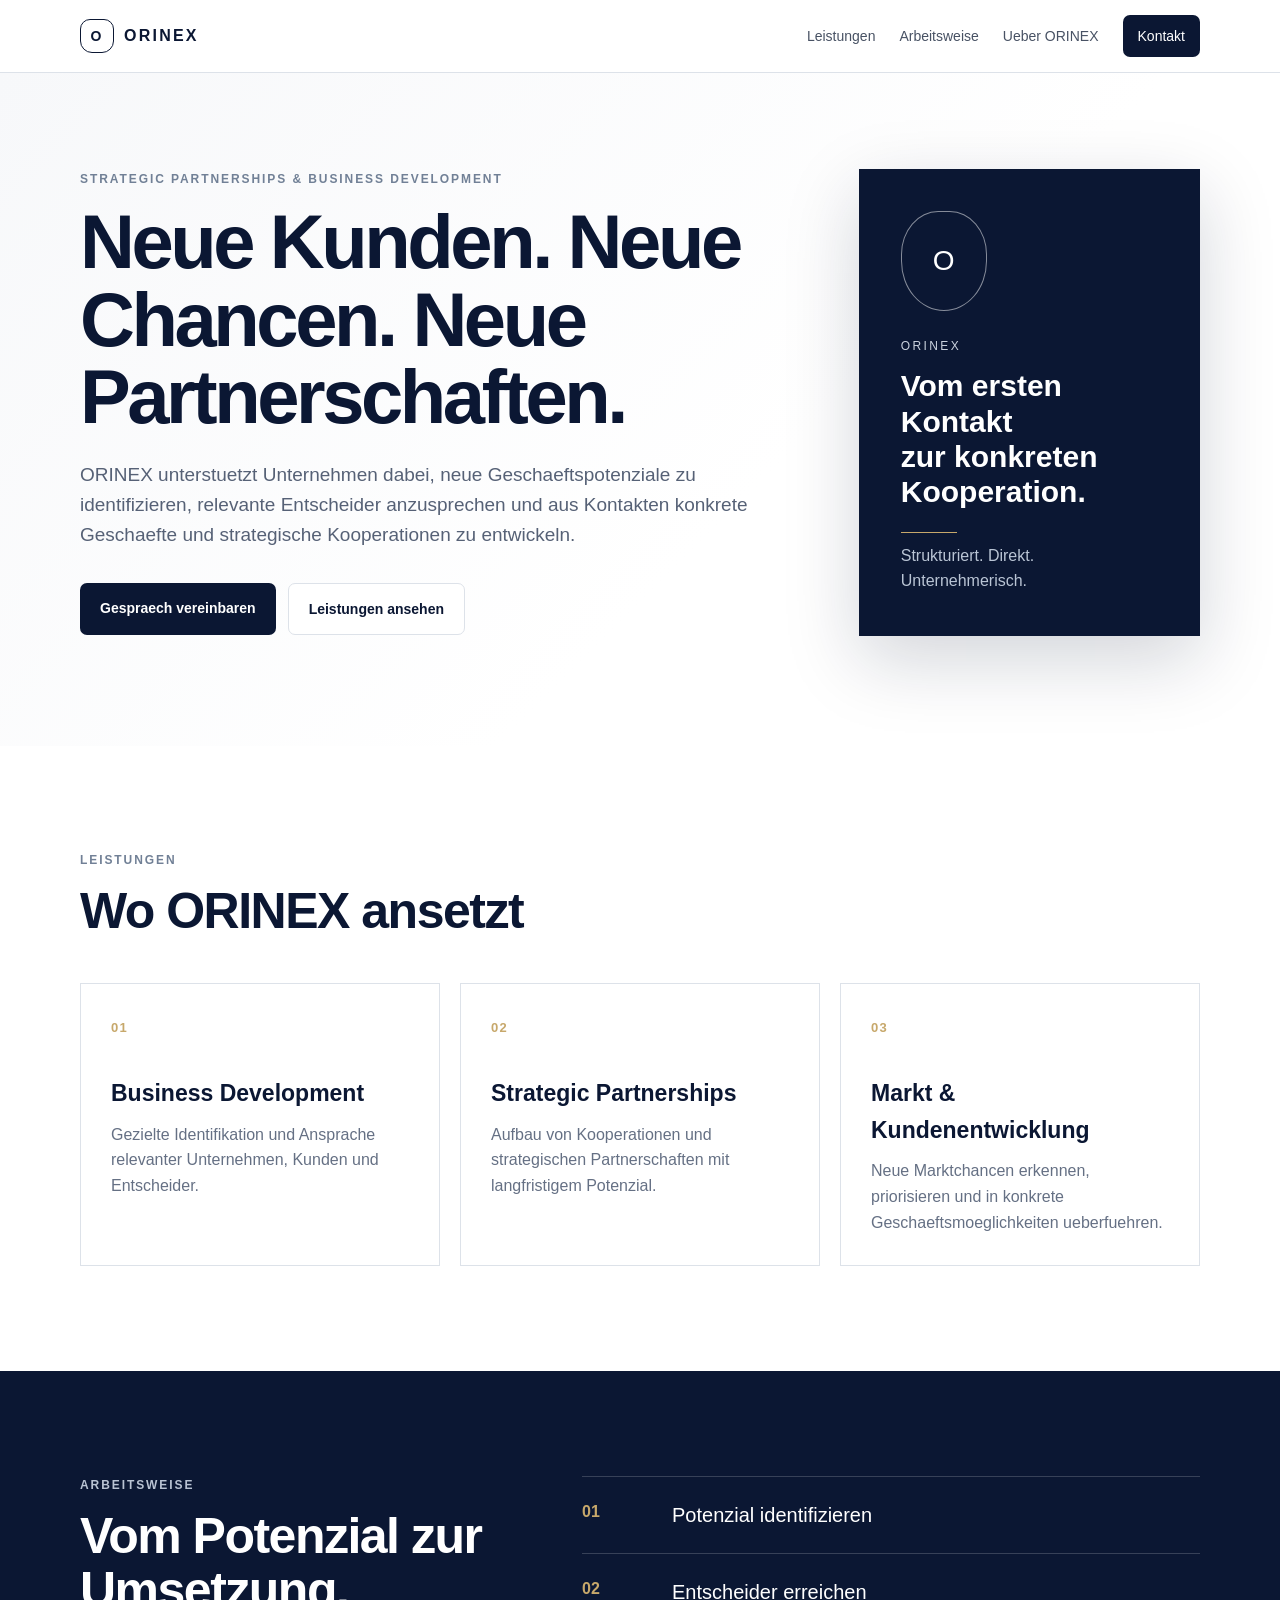
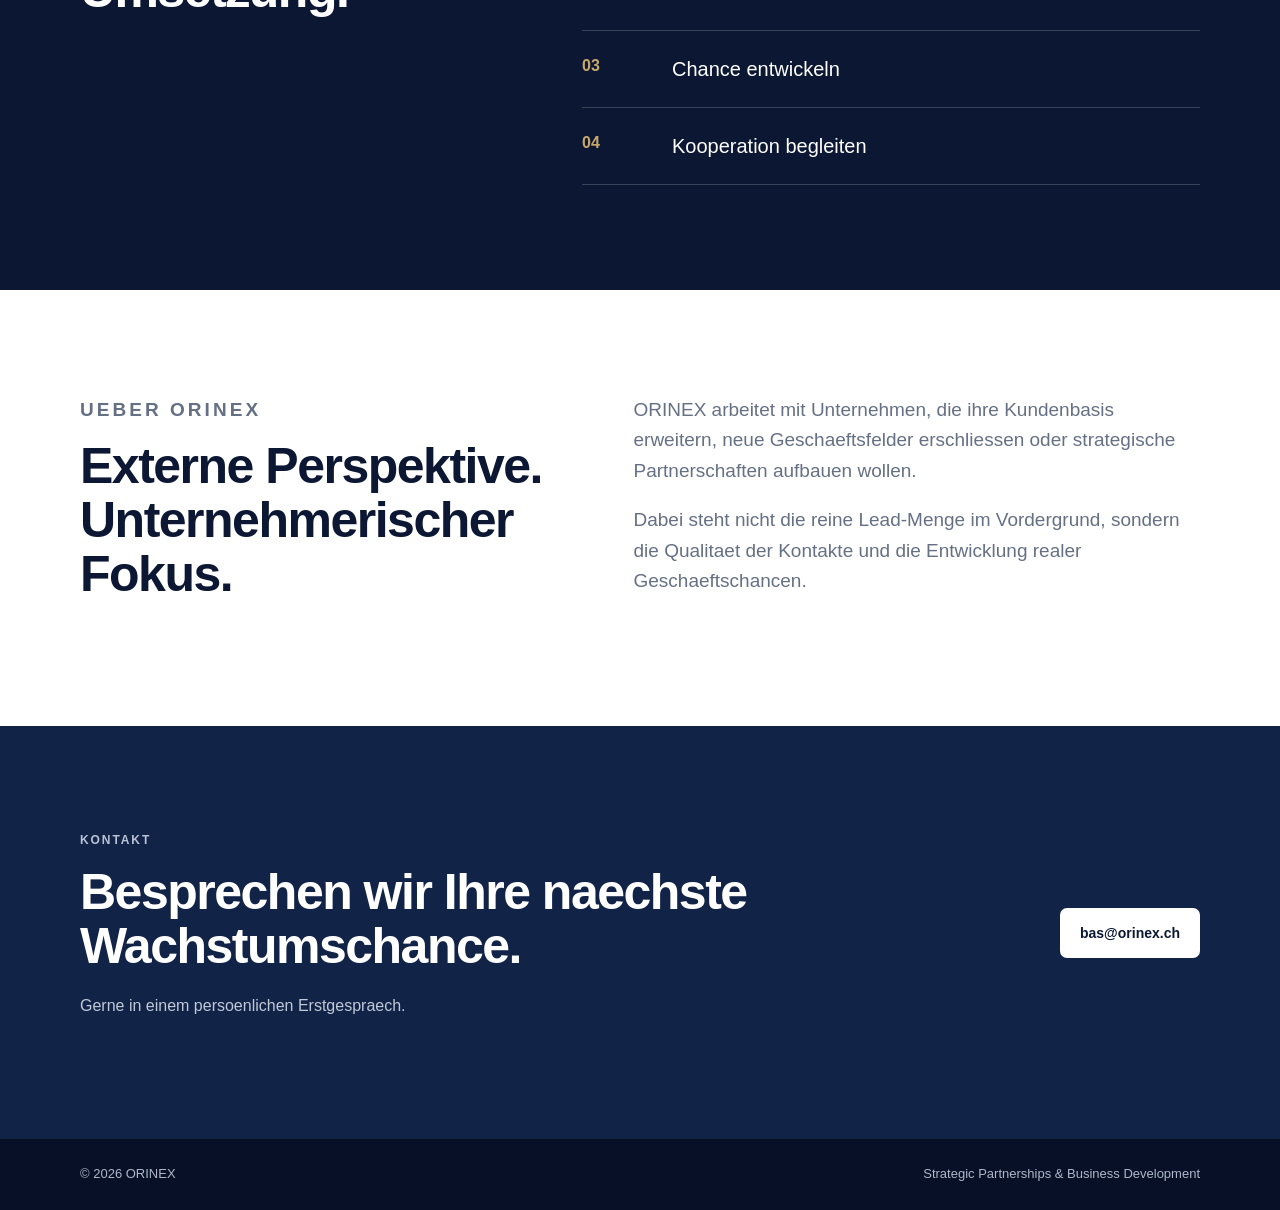
==== index.html @ 859cbeca "Add files via upload" ====
<!DOCTYPE html>
<html lang="de">
<head>
  <meta charset="UTF-8" />
  <meta name="viewport" content="width=device-width, initial-scale=1.0" />
  <meta name="description" content="ORINEX – Strategic Partnerships & Business Development. Neue Kunden, Auftraege und strategische Partnerschaften fuer Unternehmen." />
  <title>ORINEX | Strategic Partnerships & Business Development</title>
  <link rel="stylesheet" href="styles.css" />
</head>
<body>
  <header class="site-header">
    <div class="container nav-wrap">
      <a class="brand" href="#top" aria-label="ORINEX Startseite">
        <span class="brand-mark">O</span>
        <span>ORINEX</span>
      </a>
      <nav>
        <a href="#leistungen">Leistungen</a>
        <a href="#arbeitsweise">Arbeitsweise</a>
        <a href="#ueber-orinex">Ueber ORINEX</a>
        <a class="nav-cta" href="#kontakt">Kontakt</a>
      </nav>
    </div>
  </header>

  <main id="top">
    <section class="hero">
      <div class="container hero-grid">
        <div>
          <p class="eyebrow">STRATEGIC PARTNERSHIPS & BUSINESS DEVELOPMENT</p>
          <h1>Neue Kunden. Neue Chancen. Neue Partnerschaften.</h1>
          <p class="hero-text">
            ORINEX unterstuetzt Unternehmen dabei, neue Geschaeftspotenziale zu identifizieren,
            relevante Entscheider anzusprechen und aus Kontakten konkrete Geschaefte und
            strategische Kooperationen zu entwickeln.
          </p>
          <div class="hero-actions">
            <a class="button primary" href="#kontakt">Gespraech vereinbaren</a>
            <a class="button secondary" href="#leistungen">Leistungen ansehen</a>
          </div>
        </div>
        <div class="hero-card">
          <div class="crest">O</div>
          <div class="hero-card-label">ORINEX</div>
          <div class="hero-card-title">Vom ersten Kontakt<br />zur konkreten Kooperation.</div>
          <div class="line"></div>
          <p>Strukturiert. Direkt. Unternehmerisch.</p>
        </div>
      </div>
    </section>

    <section id="leistungen" class="section">
      <div class="container">
        <p class="eyebrow">LEISTUNGEN</p>
        <h2>Wo ORINEX ansetzt</h2>
        <div class="cards">
          <article class="card">
            <span class="number">01</span>
            <h3>Business Development</h3>
            <p>Gezielte Identifikation und Ansprache relevanter Unternehmen, Kunden und Entscheider.</p>
          </article>
          <article class="card">
            <span class="number">02</span>
            <h3>Strategic Partnerships</h3>
            <p>Aufbau von Kooperationen und strategischen Partnerschaften mit langfristigem Potenzial.</p>
          </article>
          <article class="card">
            <span class="number">03</span>
            <h3>Markt & Kundenentwicklung</h3>
            <p>Neue Marktchancen erkennen, priorisieren und in konkrete Geschaeftsmoeglichkeiten ueberfuehren.</p>
          </article>
        </div>
      </div>
    </section>

    <section id="arbeitsweise" class="section dark">
      <div class="container split">
        <div>
          <p class="eyebrow light">ARBEITSWEISE</p>
          <h2>Vom Potenzial zur Umsetzung.</h2>
        </div>
        <div class="process">
          <div><strong>01</strong><span>Potenzial identifizieren</span></div>
          <div><strong>02</strong><span>Entscheider erreichen</span></div>
          <div><strong>03</strong><span>Chance entwickeln</span></div>
          <div><strong>04</strong><span>Kooperation begleiten</span></div>
        </div>
      </div>
    </section>

    <section id="ueber-orinex" class="section">
      <div class="container about-grid">
        <div>
          <p class="eyebrow">UEBER ORINEX</p>
          <h2>Externe Perspektive. Unternehmerischer Fokus.</h2>
        </div>
        <div>
          <p>
            ORINEX arbeitet mit Unternehmen, die ihre Kundenbasis erweitern, neue Geschaeftsfelder
            erschliessen oder strategische Partnerschaften aufbauen wollen.
          </p>
          <p>
            Dabei steht nicht die reine Lead-Menge im Vordergrund, sondern die Qualitaet der
            Kontakte und die Entwicklung realer Geschaeftschancen.
          </p>
        </div>
      </div>
    </section>

    <section id="kontakt" class="section contact-section">
      <div class="container contact-box">
        <div>
          <p class="eyebrow light">KONTAKT</p>
          <h2>Besprechen wir Ihre naechste Wachstumschance.</h2>
          <p>Gerne in einem persoenlichen Erstgespraech.</p>
        </div>
        <a class="button light-button" href="mailto:bas@orinex.ch">bas@orinex.ch</a>
      </div>
    </section>
  </main>

  <footer>
    <div class="container footer-wrap">
      <span>© 2026 ORINEX</span>
      <span>Strategic Partnerships & Business Development</span>
    </div>
  </footer>
</body>
</html>
---- styles.css ----
:root {
  --navy: #0b1733;
  --navy-2: #122348;
  --ink: #111827;
  --muted: #657084;
  --paper: #f7f8fa;
  --white: #ffffff;
  --line: #dde2e9;
  --accent: #c7a86b;
}

* { box-sizing: border-box; }
html { scroll-behavior: smooth; }
body { margin: 0; font-family: Arial, Helvetica, sans-serif; color: var(--ink); background: var(--white); line-height: 1.6; }
a { color: inherit; text-decoration: none; }
.container { width: min(1120px, calc(100% - 40px)); margin: 0 auto; }

.site-header { position: sticky; top: 0; z-index: 10; background: rgba(255,255,255,.96); border-bottom: 1px solid var(--line); backdrop-filter: blur(10px); }
.nav-wrap { display: flex; align-items: center; justify-content: space-between; min-height: 72px; gap: 24px; }
.brand { display: inline-flex; align-items: center; gap: 10px; font-weight: 800; letter-spacing: .14em; color: var(--navy); }
.brand-mark { width: 34px; height: 34px; display: grid; place-items: center; border: 1px solid var(--navy); border-radius: 10px 10px 12px 12px; font-size: 14px; }
nav { display: flex; align-items: center; gap: 24px; font-size: 14px; }
nav a { color: #485264; }
nav a:hover { color: var(--navy); }
.nav-cta { padding: 10px 15px; background: var(--navy); color: var(--white) !important; border-radius: 7px; }

.hero { background: linear-gradient(135deg, #f7f8fa 0%, #ffffff 60%); padding: 96px 0 110px; }
.hero-grid { display: grid; grid-template-columns: 1.35fr .65fr; align-items: center; gap: 70px; }
.eyebrow { margin: 0 0 14px; font-size: 12px; font-weight: 700; letter-spacing: .16em; color: #718096; }
.eyebrow.light { color: #b9c3d3; }
h1 { font-size: clamp(44px, 6vw, 76px); line-height: 1.02; letter-spacing: -.045em; margin: 0 0 24px; max-width: 800px; color: var(--navy); }
h2 { margin: 0 0 20px; font-size: clamp(32px, 4vw, 50px); line-height: 1.08; letter-spacing: -.03em; color: var(--navy); }
.hero-text { max-width: 690px; font-size: 19px; color: #566176; }
.hero-actions { display: flex; gap: 12px; margin-top: 32px; flex-wrap: wrap; }
.button { display: inline-block; padding: 14px 20px; border-radius: 7px; font-weight: 700; font-size: 14px; }
.primary { background: var(--navy); color: var(--white); }
.secondary { border: 1px solid var(--line); color: var(--navy); background: var(--white); }

.hero-card { background: var(--navy); color: white; padding: 42px; min-height: 390px; display: flex; flex-direction: column; justify-content: center; align-items: flex-start; box-shadow: 0 24px 70px rgba(10, 22, 51, .18); }
.crest { width: 86px; height: 100px; display: grid; place-items: center; border: 1px solid rgba(255,255,255,.5); border-radius: 45% 45% 52% 52%; font-size: 28px; margin-bottom: 26px; }
.hero-card-label { font-size: 12px; letter-spacing: .2em; color: #cbd3df; }
.hero-card-title { margin-top: 12px; font-size: 30px; line-height: 1.18; font-weight: 700; }
.line { width: 56px; height: 1px; background: var(--accent); margin: 22px 0 10px; }
.hero-card p { margin: 0; color: #bac5d5; }

.section { padding: 105px 0; }
.cards { display: grid; grid-template-columns: repeat(3, 1fr); gap: 20px; margin-top: 45px; }
.card { border: 1px solid var(--line); padding: 30px; min-height: 250px; }
.number { color: var(--accent); font-size: 13px; font-weight: 700; letter-spacing: .1em; }
.card h3 { margin: 35px 0 10px; font-size: 23px; color: var(--navy); }
.card p { margin: 0; color: var(--muted); }

.dark { background: var(--navy); color: var(--white); }
.dark h2 { color: var(--white); }
.split { display: grid; grid-template-columns: .8fr 1.2fr; gap: 90px; align-items: start; }
.process { border-top: 1px solid rgba(255,255,255,.18); }
.process div { display: grid; grid-template-columns: 70px 1fr; gap: 20px; padding: 22px 0; border-bottom: 1px solid rgba(255,255,255,.18); }
.process strong { color: var(--accent); }
.process span { font-size: 20px; }

.about-grid { display: grid; grid-template-columns: .9fr 1.1fr; gap: 90px; }
.about-grid p { font-size: 19px; color: var(--muted); margin-top: 0; }

.contact-section { background: var(--navy-2); }
.contact-box { display: flex; align-items: center; justify-content: space-between; gap: 40px; }
.contact-box h2 { color: white; max-width: 690px; }
.contact-box p { color: #c0c9d7; }
.light-button { background: white; color: var(--navy); }

footer { background: #071027; color: #aeb8c8; font-size: 13px; }
.footer-wrap { display: flex; justify-content: space-between; gap: 20px; padding: 25px 0; }

@media (max-width: 820px) {
  nav a:not(.nav-cta) { display: none; }
  .hero { padding: 70px 0 80px; }
  .hero-grid, .split, .about-grid { grid-template-columns: 1fr; gap: 45px; }
  .cards { grid-template-columns: 1fr; }
  .hero-card { min-height: 300px; }
  .contact-box, .footer-wrap { flex-direction: column; align-items: flex-start; }
}
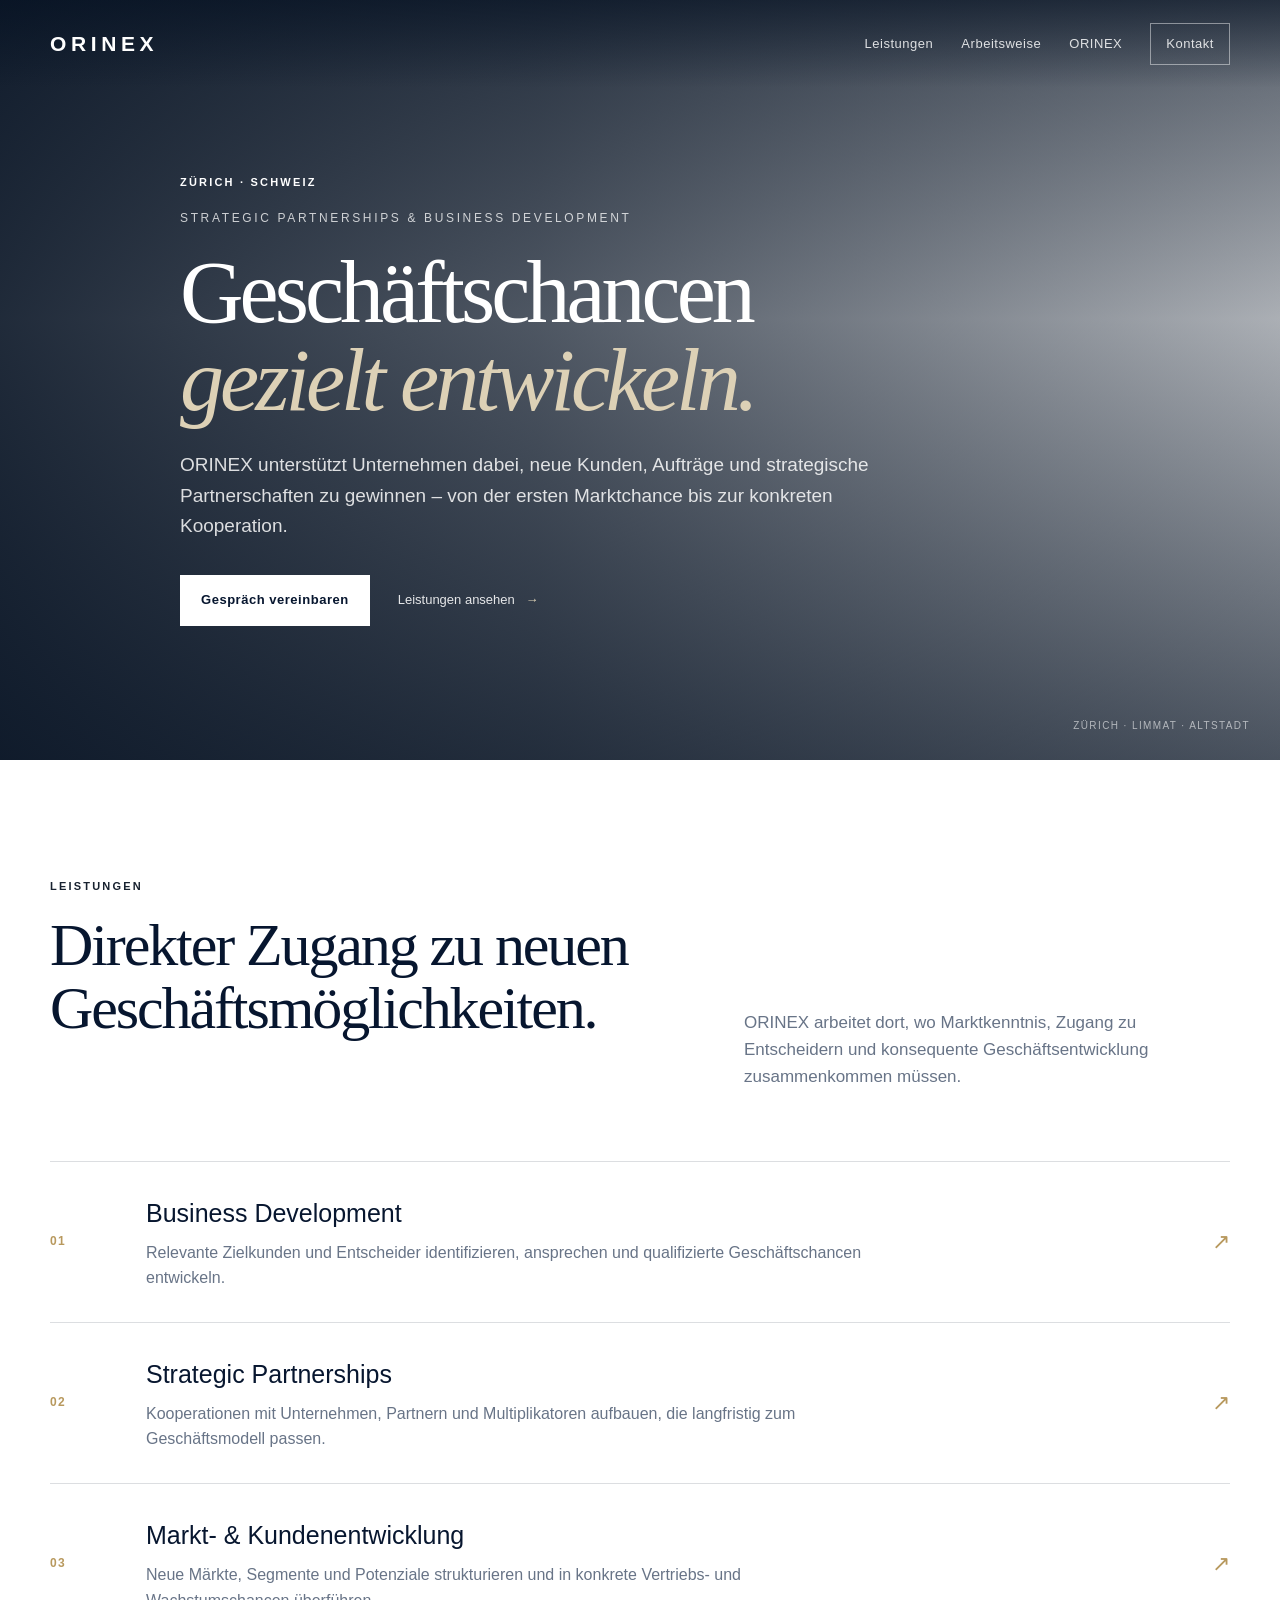
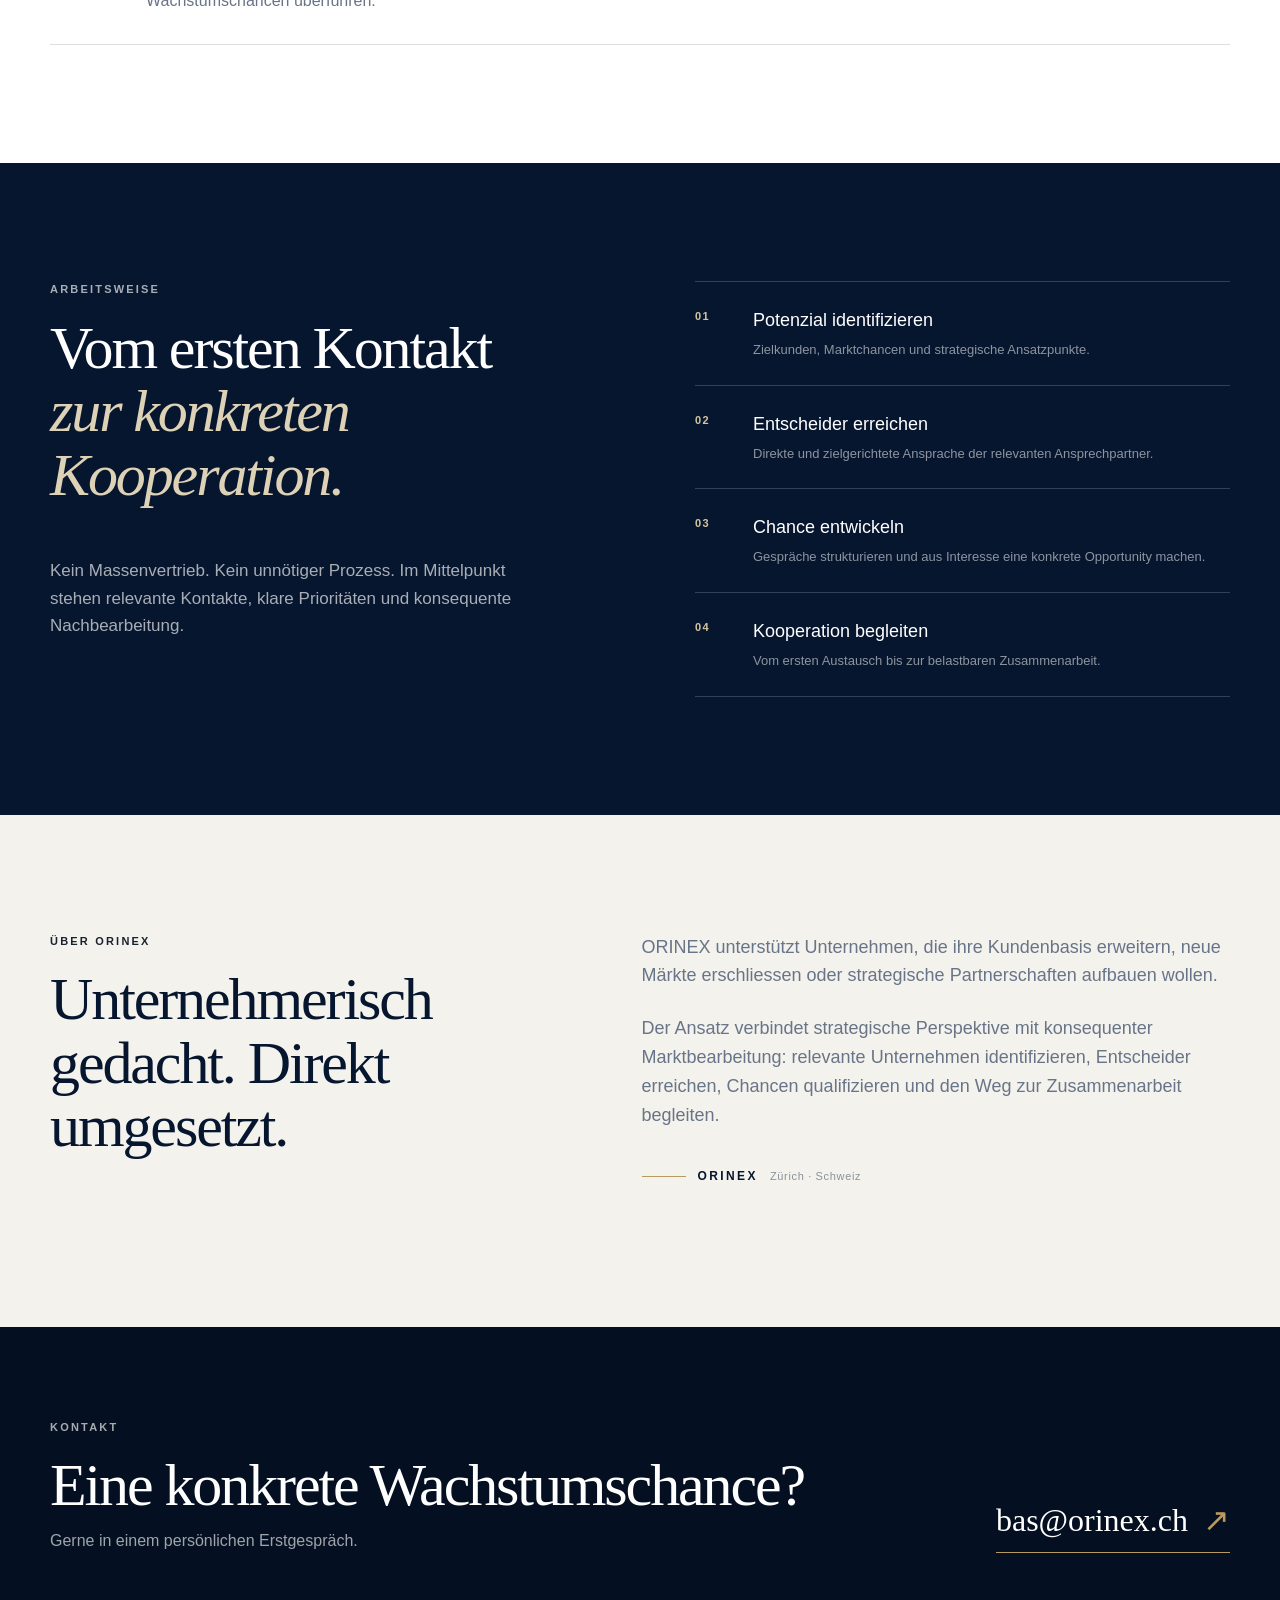
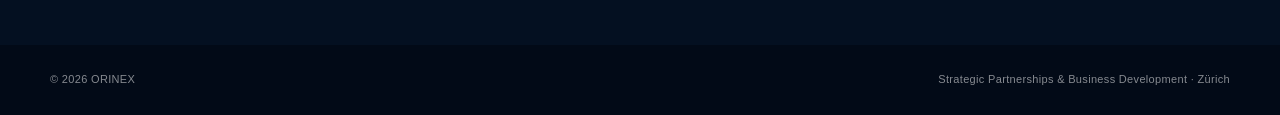
==== commit 4794937f: "ORINEX website redesign" ====
--- a/index.html
+++ b/index.html
@@ -3,21 +3,18 @@
 <head>
   <meta charset="UTF-8" />
   <meta name="viewport" content="width=device-width, initial-scale=1.0" />
-  <meta name="description" content="ORINEX – Strategic Partnerships & Business Development. Neue Kunden, Auftraege und strategische Partnerschaften fuer Unternehmen." />
+  <meta name="description" content="ORINEX – Strategic Partnerships & Business Development in Zürich." />
   <title>ORINEX | Strategic Partnerships & Business Development</title>
   <link rel="stylesheet" href="styles.css" />
 </head>
 <body>
   <header class="site-header">
     <div class="container nav-wrap">
-      <a class="brand" href="#top" aria-label="ORINEX Startseite">
-        <span class="brand-mark">O</span>
-        <span>ORINEX</span>
-      </a>
-      <nav>
+      <a class="brand" href="#top" aria-label="ORINEX Startseite">ORINEX</a>
+      <nav aria-label="Hauptnavigation">
         <a href="#leistungen">Leistungen</a>
         <a href="#arbeitsweise">Arbeitsweise</a>
-        <a href="#ueber-orinex">Ueber ORINEX</a>
+        <a href="#ueber-orinex">ORINEX</a>
         <a class="nav-cta" href="#kontakt">Kontakt</a>
       </nav>
     </div>
@@ -25,96 +22,110 @@
 
   <main id="top">
     <section class="hero">
-      <div class="container hero-grid">
-        <div>
-          <p class="eyebrow">STRATEGIC PARTNERSHIPS & BUSINESS DEVELOPMENT</p>
-          <h1>Neue Kunden. Neue Chancen. Neue Partnerschaften.</h1>
-          <p class="hero-text">
-            ORINEX unterstuetzt Unternehmen dabei, neue Geschaeftspotenziale zu identifizieren,
-            relevante Entscheider anzusprechen und aus Kontakten konkrete Geschaefte und
-            strategische Kooperationen zu entwickeln.
-          </p>
-          <div class="hero-actions">
-            <a class="button primary" href="#kontakt">Gespraech vereinbaren</a>
-            <a class="button secondary" href="#leistungen">Leistungen ansehen</a>
-          </div>
-        </div>
-        <div class="hero-card">
-          <div class="crest">O</div>
-          <div class="hero-card-label">ORINEX</div>
-          <div class="hero-card-title">Vom ersten Kontakt<br />zur konkreten Kooperation.</div>
-          <div class="line"></div>
-          <p>Strukturiert. Direkt. Unternehmerisch.</p>
+      <div class="hero-image"></div>
+      <div class="hero-overlay"></div>
+      <div class="container hero-content">
+        <p class="eyebrow">ZÜRICH · SCHWEIZ</p>
+        <p class="hero-kicker">STRATEGIC PARTNERSHIPS &amp; BUSINESS DEVELOPMENT</p>
+        <h1>Geschäftschancen<br><em>gezielt entwickeln.</em></h1>
+        <p class="hero-text">
+          ORINEX unterstützt Unternehmen dabei, neue Kunden, Aufträge und strategische Partnerschaften zu gewinnen – von der ersten Marktchance bis zur konkreten Kooperation.
+        </p>
+        <div class="hero-actions">
+          <a class="button primary" href="#kontakt">Gespräch vereinbaren</a>
+          <a class="text-link" href="#leistungen">Leistungen ansehen <span>→</span></a>
         </div>
       </div>
+      <div class="hero-caption">Zürich · Limmat · Altstadt</div>
     </section>
 
-    <section id="leistungen" class="section">
+    <section id="leistungen" class="section section-light">
       <div class="container">
-        <p class="eyebrow">LEISTUNGEN</p>
-        <h2>Wo ORINEX ansetzt</h2>
-        <div class="cards">
-          <article class="card">
-            <span class="number">01</span>
-            <h3>Business Development</h3>
-            <p>Gezielte Identifikation und Ansprache relevanter Unternehmen, Kunden und Entscheider.</p>
+        <div class="section-heading">
+          <div>
+            <p class="eyebrow">LEISTUNGEN</p>
+            <h2>Direkter Zugang zu neuen Geschäftsmöglichkeiten.</h2>
+          </div>
+          <p class="section-intro">
+            ORINEX arbeitet dort, wo Marktkenntnis, Zugang zu Entscheidern und konsequente Geschäftsentwicklung zusammenkommen müssen.
+          </p>
+        </div>
+
+        <div class="service-list">
+          <article class="service-row">
+            <span class="service-number">01</span>
+            <div>
+              <h3>Business Development</h3>
+              <p>Relevante Zielkunden und Entscheider identifizieren, ansprechen und qualifizierte Geschäftschancen entwickeln.</p>
+            </div>
+            <span class="service-arrow">↗</span>
           </article>
-          <article class="card">
-            <span class="number">02</span>
-            <h3>Strategic Partnerships</h3>
-            <p>Aufbau von Kooperationen und strategischen Partnerschaften mit langfristigem Potenzial.</p>
+          <article class="service-row">
+            <span class="service-number">02</span>
+            <div>
+              <h3>Strategic Partnerships</h3>
+              <p>Kooperationen mit Unternehmen, Partnern und Multiplikatoren aufbauen, die langfristig zum Geschäftsmodell passen.</p>
+            </div>
+            <span class="service-arrow">↗</span>
           </article>
-          <article class="card">
-            <span class="number">03</span>
-            <h3>Markt & Kundenentwicklung</h3>
-            <p>Neue Marktchancen erkennen, priorisieren und in konkrete Geschaeftsmoeglichkeiten ueberfuehren.</p>
+          <article class="service-row">
+            <span class="service-number">03</span>
+            <div>
+              <h3>Markt- &amp; Kundenentwicklung</h3>
+              <p>Neue Märkte, Segmente und Potenziale strukturieren und in konkrete Vertriebs- und Wachstumschancen überführen.</p>
+            </div>
+            <span class="service-arrow">↗</span>
           </article>
         </div>
       </div>
     </section>
 
-    <section id="arbeitsweise" class="section dark">
-      <div class="container split">
-        <div>
-          <p class="eyebrow light">ARBEITSWEISE</p>
-          <h2>Vom Potenzial zur Umsetzung.</h2>
-        </div>
-        <div class="process">
-          <div><strong>01</strong><span>Potenzial identifizieren</span></div>
-          <div><strong>02</strong><span>Entscheider erreichen</span></div>
-          <div><strong>03</strong><span>Chance entwickeln</span></div>
-          <div><strong>04</strong><span>Kooperation begleiten</span></div>
+    <section id="arbeitsweise" class="section dark-section">
+      <div class="container">
+        <div class="dark-grid">
+          <div>
+            <p class="eyebrow light">ARBEITSWEISE</p>
+            <h2>Vom ersten Kontakt<br><em>zur konkreten Kooperation.</em></h2>
+            <p class="dark-intro">
+              Kein Massenvertrieb. Kein unnötiger Prozess. Im Mittelpunkt stehen relevante Kontakte, klare Prioritäten und konsequente Nachbearbeitung.
+            </p>
+          </div>
+          <div class="process-list">
+            <div><span>01</span><strong>Potenzial identifizieren</strong><small>Zielkunden, Marktchancen und strategische Ansatzpunkte.</small></div>
+            <div><span>02</span><strong>Entscheider erreichen</strong><small>Direkte und zielgerichtete Ansprache der relevanten Ansprechpartner.</small></div>
+            <div><span>03</span><strong>Chance entwickeln</strong><small>Gespräche strukturieren und aus Interesse eine konkrete Opportunity machen.</small></div>
+            <div><span>04</span><strong>Kooperation begleiten</strong><small>Vom ersten Austausch bis zur belastbaren Zusammenarbeit.</small></div>
+          </div>
         </div>
       </div>
     </section>
 
-    <section id="ueber-orinex" class="section">
+    <section id="ueber-orinex" class="section section-paper">
       <div class="container about-grid">
         <div>
-          <p class="eyebrow">UEBER ORINEX</p>
-          <h2>Externe Perspektive. Unternehmerischer Fokus.</h2>
+          <p class="eyebrow">ÜBER ORINEX</p>
+          <h2>Unternehmerisch gedacht. Direkt umgesetzt.</h2>
         </div>
-        <div>
+        <div class="about-copy">
           <p>
-            ORINEX arbeitet mit Unternehmen, die ihre Kundenbasis erweitern, neue Geschaeftsfelder
-            erschliessen oder strategische Partnerschaften aufbauen wollen.
+            ORINEX unterstützt Unternehmen, die ihre Kundenbasis erweitern, neue Märkte erschliessen oder strategische Partnerschaften aufbauen wollen.
           </p>
           <p>
-            Dabei steht nicht die reine Lead-Menge im Vordergrund, sondern die Qualitaet der
-            Kontakte und die Entwicklung realer Geschaeftschancen.
+            Der Ansatz verbindet strategische Perspektive mit konsequenter Marktbearbeitung: relevante Unternehmen identifizieren, Entscheider erreichen, Chancen qualifizieren und den Weg zur Zusammenarbeit begleiten.
           </p>
+          <div class="signature-line"><span></span><strong>ORINEX</strong><small>Zürich · Schweiz</small></div>
         </div>
       </div>
     </section>
 
-    <section id="kontakt" class="section contact-section">
-      <div class="container contact-box">
+    <section id="kontakt" class="contact-section">
+      <div class="container contact-wrap">
         <div>
           <p class="eyebrow light">KONTAKT</p>
-          <h2>Besprechen wir Ihre naechste Wachstumschance.</h2>
-          <p>Gerne in einem persoenlichen Erstgespraech.</p>
+          <h2>Eine konkrete Wachstumschance?</h2>
+          <p>Gerne in einem persönlichen Erstgespräch.</p>
         </div>
-        <a class="button light-button" href="mailto:bas@orinex.ch">bas@orinex.ch</a>
+        <a class="contact-mail" href="mailto:bas@orinex.ch">bas@orinex.ch <span>↗</span></a>
       </div>
     </section>
   </main>
@@ -122,7 +133,7 @@
   <footer>
     <div class="container footer-wrap">
       <span>© 2026 ORINEX</span>
-      <span>Strategic Partnerships & Business Development</span>
+      <span>Strategic Partnerships &amp; Business Development · Zürich</span>
     </div>
   </footer>
 </body>
--- a/styles.css
+++ b/styles.css
@@ -1,80 +1,105 @@
 :root {
-  --navy: #0b1733;
-  --navy-2: #122348;
-  --ink: #111827;
-  --muted: #657084;
-  --paper: #f7f8fa;
-  --white: #ffffff;
-  --line: #dde2e9;
-  --accent: #c7a86b;
+  --navy: #07162f;
+  --navy-deep: #041021;
+  --ink: #182230;
+  --muted: #687487;
+  --paper: #f4f2ed;
+  --white: #fff;
+  --line: rgba(7, 22, 47, 0.14);
+  --line-light: rgba(255, 255, 255, 0.18);
+  --gold: #b8995e;
 }
 
 * { box-sizing: border-box; }
 html { scroll-behavior: smooth; }
-body { margin: 0; font-family: Arial, Helvetica, sans-serif; color: var(--ink); background: var(--white); line-height: 1.6; }
+body { margin: 0; font-family: "Helvetica Neue", Arial, sans-serif; color: var(--ink); background: var(--white); line-height: 1.6; }
 a { color: inherit; text-decoration: none; }
-.container { width: min(1120px, calc(100% - 40px)); margin: 0 auto; }
+.container { width: min(1180px, calc(100% - 48px)); margin: 0 auto; }
 
-.site-header { position: sticky; top: 0; z-index: 10; background: rgba(255,255,255,.96); border-bottom: 1px solid var(--line); backdrop-filter: blur(10px); }
-.nav-wrap { display: flex; align-items: center; justify-content: space-between; min-height: 72px; gap: 24px; }
-.brand { display: inline-flex; align-items: center; gap: 10px; font-weight: 800; letter-spacing: .14em; color: var(--navy); }
-.brand-mark { width: 34px; height: 34px; display: grid; place-items: center; border: 1px solid var(--navy); border-radius: 10px 10px 12px 12px; font-size: 14px; }
-nav { display: flex; align-items: center; gap: 24px; font-size: 14px; }
-nav a { color: #485264; }
-nav a:hover { color: var(--navy); }
-.nav-cta { padding: 10px 15px; background: var(--navy); color: var(--white) !important; border-radius: 7px; }
+.site-header {
+  position: absolute;
+  top: 0;
+  left: 0;
+  right: 0;
+  z-index: 20;
+  color: var(--white);
+  background: linear-gradient(to bottom, rgba(4,16,33,.6), transparent);
+}
+.nav-wrap { min-height: 88px; display: flex; justify-content: space-between; align-items: center; gap: 24px; }
+.brand { font-size: 21px; font-weight: 700; letter-spacing: .22em; }
+nav { display: flex; align-items: center; gap: 28px; font-size: 13px; letter-spacing: .04em; }
+nav a { color: rgba(255,255,255,.84); }
+nav a:hover { color: var(--white); }
+.nav-cta { border: 1px solid rgba(255,255,255,.45); padding: 10px 15px; }
 
-.hero { background: linear-gradient(135deg, #f7f8fa 0%, #ffffff 60%); padding: 96px 0 110px; }
-.hero-grid { display: grid; grid-template-columns: 1.35fr .65fr; align-items: center; gap: 70px; }
-.eyebrow { margin: 0 0 14px; font-size: 12px; font-weight: 700; letter-spacing: .16em; color: #718096; }
-.eyebrow.light { color: #b9c3d3; }
-h1 { font-size: clamp(44px, 6vw, 76px); line-height: 1.02; letter-spacing: -.045em; margin: 0 0 24px; max-width: 800px; color: var(--navy); }
-h2 { margin: 0 0 20px; font-size: clamp(32px, 4vw, 50px); line-height: 1.08; letter-spacing: -.03em; color: var(--navy); }
-.hero-text { max-width: 690px; font-size: 19px; color: #566176; }
-.hero-actions { display: flex; gap: 12px; margin-top: 32px; flex-wrap: wrap; }
-.button { display: inline-block; padding: 14px 20px; border-radius: 7px; font-weight: 700; font-size: 14px; }
-.primary { background: var(--navy); color: var(--white); }
-.secondary { border: 1px solid var(--line); color: var(--navy); background: var(--white); }
+.hero { min-height: 760px; position: relative; overflow: hidden; color: var(--white); display: flex; align-items: center; }
+.hero-image { position: absolute; inset: 0; background-image: url("https://images.unsplash.com/photo-1643981670720-eef07ebdb179?auto=format&fit=crop&w=2200&q=84"); background-size: cover; background-position: center 46%; transform: scale(1.01); }
+.hero-overlay { position: absolute; inset: 0; background: linear-gradient(90deg, rgba(4,16,33,.88) 0%, rgba(4,16,33,.68) 42%, rgba(4,16,33,.28) 100%), linear-gradient(180deg, rgba(4,16,33,.56) 0%, rgba(4,16,33,.08) 42%, rgba(4,16,33,.62) 100%); }
+.hero-content { position: relative; z-index: 2; padding: 150px 0 110px; max-width: 920px; }
+.eyebrow { margin: 0 0 18px; font-size: 11px; letter-spacing: .2em; font-weight: 700; }
+.eyebrow.light { color: rgba(255,255,255,.65); }
+.hero-kicker { margin: 0 0 20px; font-size: 12px; letter-spacing: .22em; color: rgba(255,255,255,.76); }
+h1, h2, h3 { margin-top: 0; }
+h1 { margin-bottom: 24px; font-family: Georgia, "Times New Roman", serif; font-weight: 400; font-size: clamp(48px, 7vw, 88px); line-height: 1.01; letter-spacing: -.045em; }
+h1 em, h2 em { font-style: italic; color: #ddd1b6; }
+.hero-text { max-width: 720px; font-size: 19px; color: rgba(255,255,255,.84); }
+.hero-actions { display: flex; align-items: center; gap: 28px; margin-top: 34px; }
+.button { display: inline-block; padding: 15px 21px; font-size: 13px; font-weight: 700; letter-spacing: .04em; }
+.primary { background: var(--white); color: var(--navy); }
+.text-link { font-size: 13px; color: rgba(255,255,255,.88); }
+.text-link span { margin-left: 7px; color: #ddd1b6; }
+.hero-caption { position: absolute; z-index: 2; right: 30px; bottom: 26px; font-size: 10px; letter-spacing: .14em; text-transform: uppercase; color: rgba(255,255,255,.58); }
 
-.hero-card { background: var(--navy); color: white; padding: 42px; min-height: 390px; display: flex; flex-direction: column; justify-content: center; align-items: flex-start; box-shadow: 0 24px 70px rgba(10, 22, 51, .18); }
-.crest { width: 86px; height: 100px; display: grid; place-items: center; border: 1px solid rgba(255,255,255,.5); border-radius: 45% 45% 52% 52%; font-size: 28px; margin-bottom: 26px; }
-.hero-card-label { font-size: 12px; letter-spacing: .2em; color: #cbd3df; }
-.hero-card-title { margin-top: 12px; font-size: 30px; line-height: 1.18; font-weight: 700; }
-.line { width: 56px; height: 1px; background: var(--accent); margin: 22px 0 10px; }
-.hero-card p { margin: 0; color: #bac5d5; }
+.section { padding: 118px 0; }
+.section-light { background: var(--white); }
+.section-paper { background: var(--paper); }
+.section-heading { display: grid; grid-template-columns: 1.1fr .9fr; gap: 100px; align-items: end; }
+h2 { color: var(--navy); font-family: Georgia, "Times New Roman", serif; font-size: clamp(38px, 5vw, 60px); font-weight: 400; line-height: 1.06; letter-spacing: -.035em; }
+.section-intro { margin: 0; font-size: 17px; color: var(--muted); max-width: 480px; }
 
-.section { padding: 105px 0; }
-.cards { display: grid; grid-template-columns: repeat(3, 1fr); gap: 20px; margin-top: 45px; }
-.card { border: 1px solid var(--line); padding: 30px; min-height: 250px; }
-.number { color: var(--accent); font-size: 13px; font-weight: 700; letter-spacing: .1em; }
-.card h3 { margin: 35px 0 10px; font-size: 23px; color: var(--navy); }
-.card p { margin: 0; color: var(--muted); }
+.service-list { margin-top: 70px; border-top: 1px solid var(--line); }
+.service-row { display: grid; grid-template-columns: 72px 1fr 40px; gap: 24px; align-items: center; padding: 31px 0; border-bottom: 1px solid var(--line); }
+.service-number { color: var(--gold); font-size: 12px; font-weight: 700; letter-spacing: .12em; }
+.service-row h3 { margin-bottom: 7px; color: var(--navy); font-size: 25px; font-weight: 500; }
+.service-row p { margin: 0; color: var(--muted); max-width: 720px; }
+.service-arrow { justify-self: end; color: var(--gold); font-size: 22px; }
 
-.dark { background: var(--navy); color: var(--white); }
-.dark h2 { color: var(--white); }
-.split { display: grid; grid-template-columns: .8fr 1.2fr; gap: 90px; align-items: start; }
-.process { border-top: 1px solid rgba(255,255,255,.18); }
-.process div { display: grid; grid-template-columns: 70px 1fr; gap: 20px; padding: 22px 0; border-bottom: 1px solid rgba(255,255,255,.18); }
-.process strong { color: var(--accent); }
-.process span { font-size: 20px; }
+.dark-section { background: var(--navy); color: var(--white); }
+.dark-grid { display: grid; grid-template-columns: 1fr 1fr; gap: 110px; }
+.dark-section h2 { color: var(--white); }
+.dark-intro { max-width: 510px; color: rgba(255,255,255,.65); font-size: 17px; }
+.process-list { border-top: 1px solid var(--line-light); }
+.process-list > div { display: grid; grid-template-columns: 42px 1fr; column-gap: 16px; padding: 24px 0; border-bottom: 1px solid var(--line-light); }
+.process-list span { color: #d4c4a1; font-size: 11px; font-weight: 700; letter-spacing: .12em; padding-top: 2px; }
+.process-list strong { font-size: 18px; font-weight: 500; }
+.process-list small { grid-column: 2; margin-top: 5px; color: rgba(255,255,255,.54); font-size: 13px; }
 
-.about-grid { display: grid; grid-template-columns: .9fr 1.1fr; gap: 90px; }
-.about-grid p { font-size: 19px; color: var(--muted); margin-top: 0; }
+.about-grid { display: grid; grid-template-columns: .9fr 1.1fr; gap: 110px; }
+.about-copy { max-width: 660px; }
+.about-copy p { margin-top: 0; margin-bottom: 24px; font-size: 18px; color: var(--muted); }
+.signature-line { display: flex; align-items: center; gap: 12px; margin-top: 38px; color: var(--navy); }
+.signature-line span { width: 44px; height: 1px; background: var(--gold); }
+.signature-line strong { letter-spacing: .2em; font-size: 12px; }
+.signature-line small { color: #8a919b; font-size: 11px; letter-spacing: .06em; }
 
-.contact-section { background: var(--navy-2); }
-.contact-box { display: flex; align-items: center; justify-content: space-between; gap: 40px; }
-.contact-box h2 { color: white; max-width: 690px; }
-.contact-box p { color: #c0c9d7; }
-.light-button { background: white; color: var(--navy); }
+.contact-section { background: var(--navy-deep); color: var(--white); padding: 92px 0; }
+.contact-wrap { display: flex; justify-content: space-between; align-items: end; gap: 40px; }
+.contact-wrap h2 { color: var(--white); margin-bottom: 10px; }
+.contact-wrap p:not(.eyebrow) { margin: 0; color: rgba(255,255,255,.62); }
+.contact-mail { color: var(--white); font-family: Georgia, "Times New Roman", serif; font-size: clamp(22px, 3vw, 32px); border-bottom: 1px solid var(--gold); padding-bottom: 6px; }
+.contact-mail span { color: var(--gold); margin-left: 7px; }
 
-footer { background: #071027; color: #aeb8c8; font-size: 13px; }
-.footer-wrap { display: flex; justify-content: space-between; gap: 20px; padding: 25px 0; }
+footer { background: #020a17; color: rgba(255,255,255,.52); font-size: 11px; letter-spacing: .03em; }
+.footer-wrap { display: flex; justify-content: space-between; gap: 20px; padding: 26px 0; }
 
-@media (max-width: 820px) {
+@media (max-width: 860px) {
+  .container { width: min(100% - 34px, 1180px); }
+  .nav-wrap { min-height: 76px; }
   nav a:not(.nav-cta) { display: none; }
-  .hero { padding: 70px 0 80px; }
-  .hero-grid, .split, .about-grid { grid-template-columns: 1fr; gap: 45px; }
-  .cards { grid-template-columns: 1fr; }
-  .hero-card { min-height: 300px; }
-  .contact-box, .footer-wrap { flex-direction: column; align-items: flex-start; }
+  .hero { min-height: 720px; }
+  .hero-content { padding: 140px 0 100px; }
+  .section { padding: 88px 0; }
+  .section-heading, .dark-grid, .about-grid { grid-template-columns: 1fr; gap: 46px; }
+  .service-row { grid-template-columns: 48px 1fr 28px; gap: 14px; }
+  .contact-wrap, .footer-wrap { flex-direction: column; align-items: flex-start; }
 }
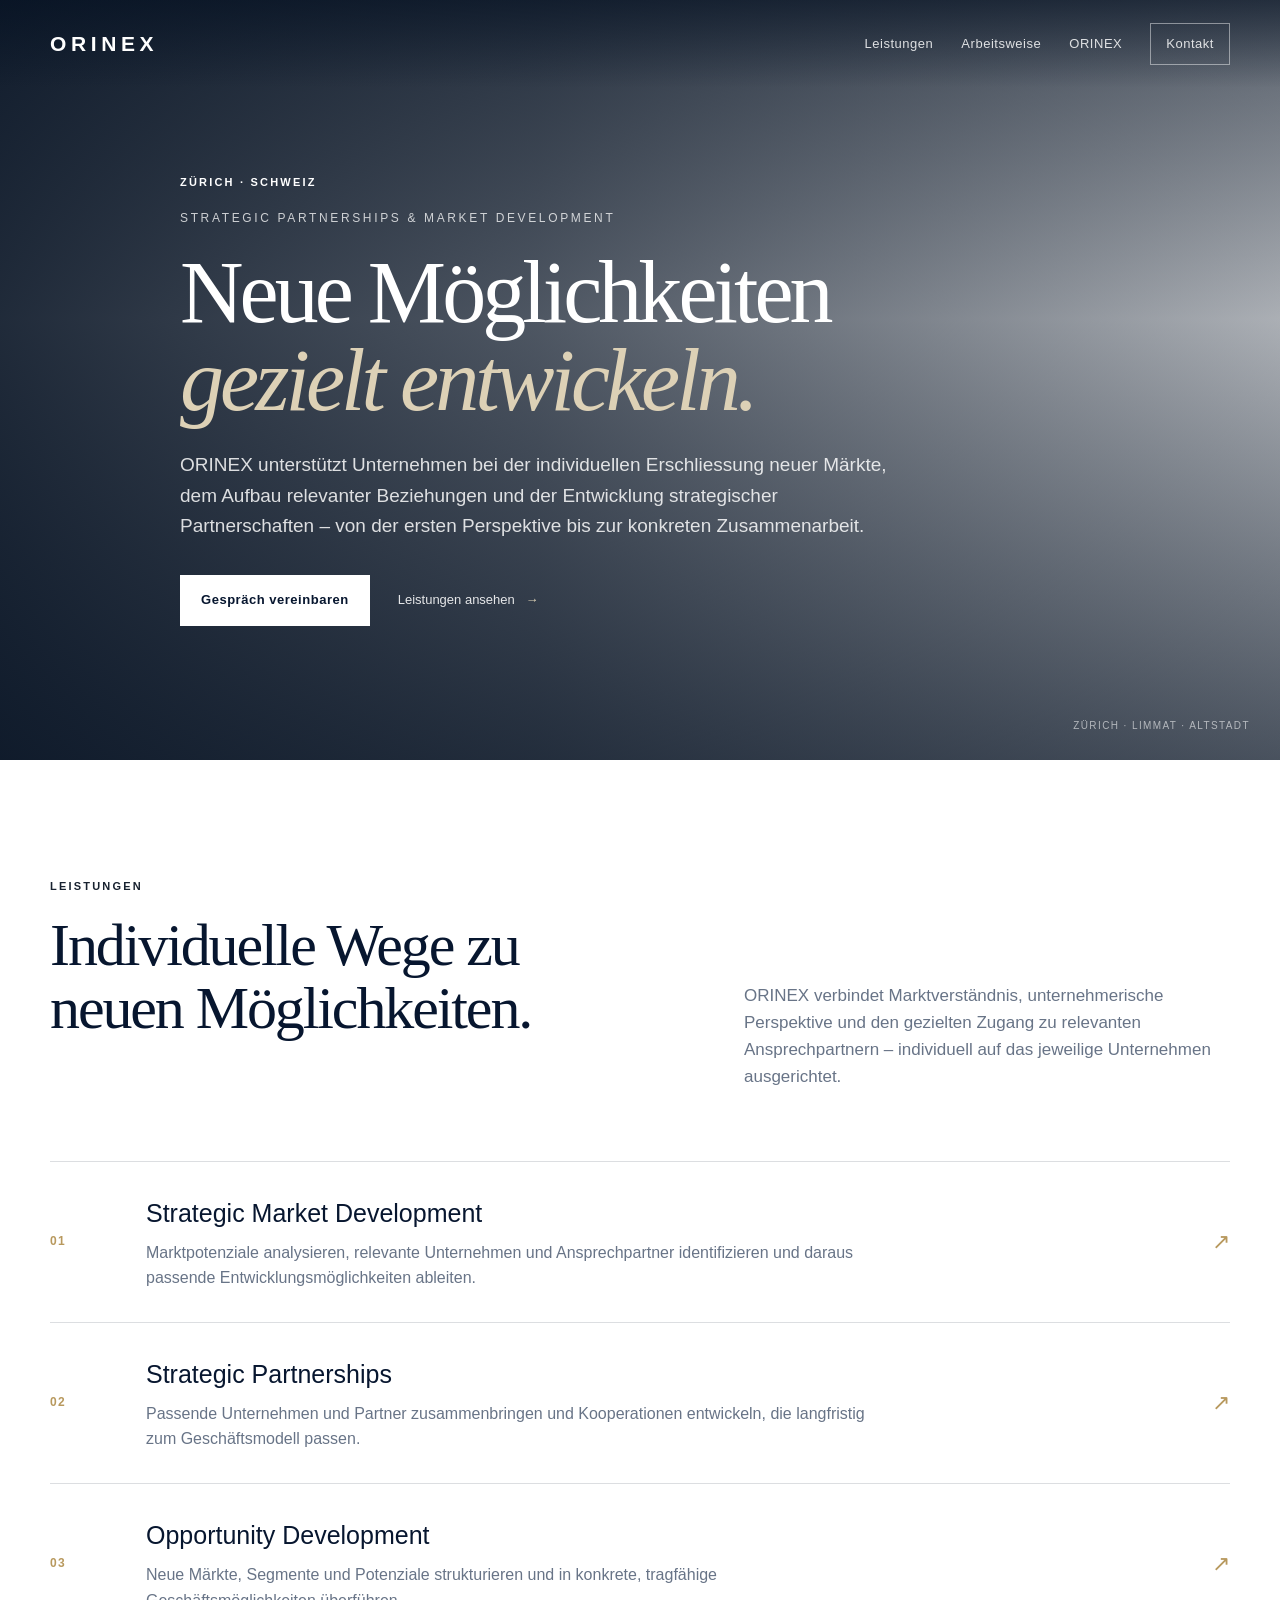
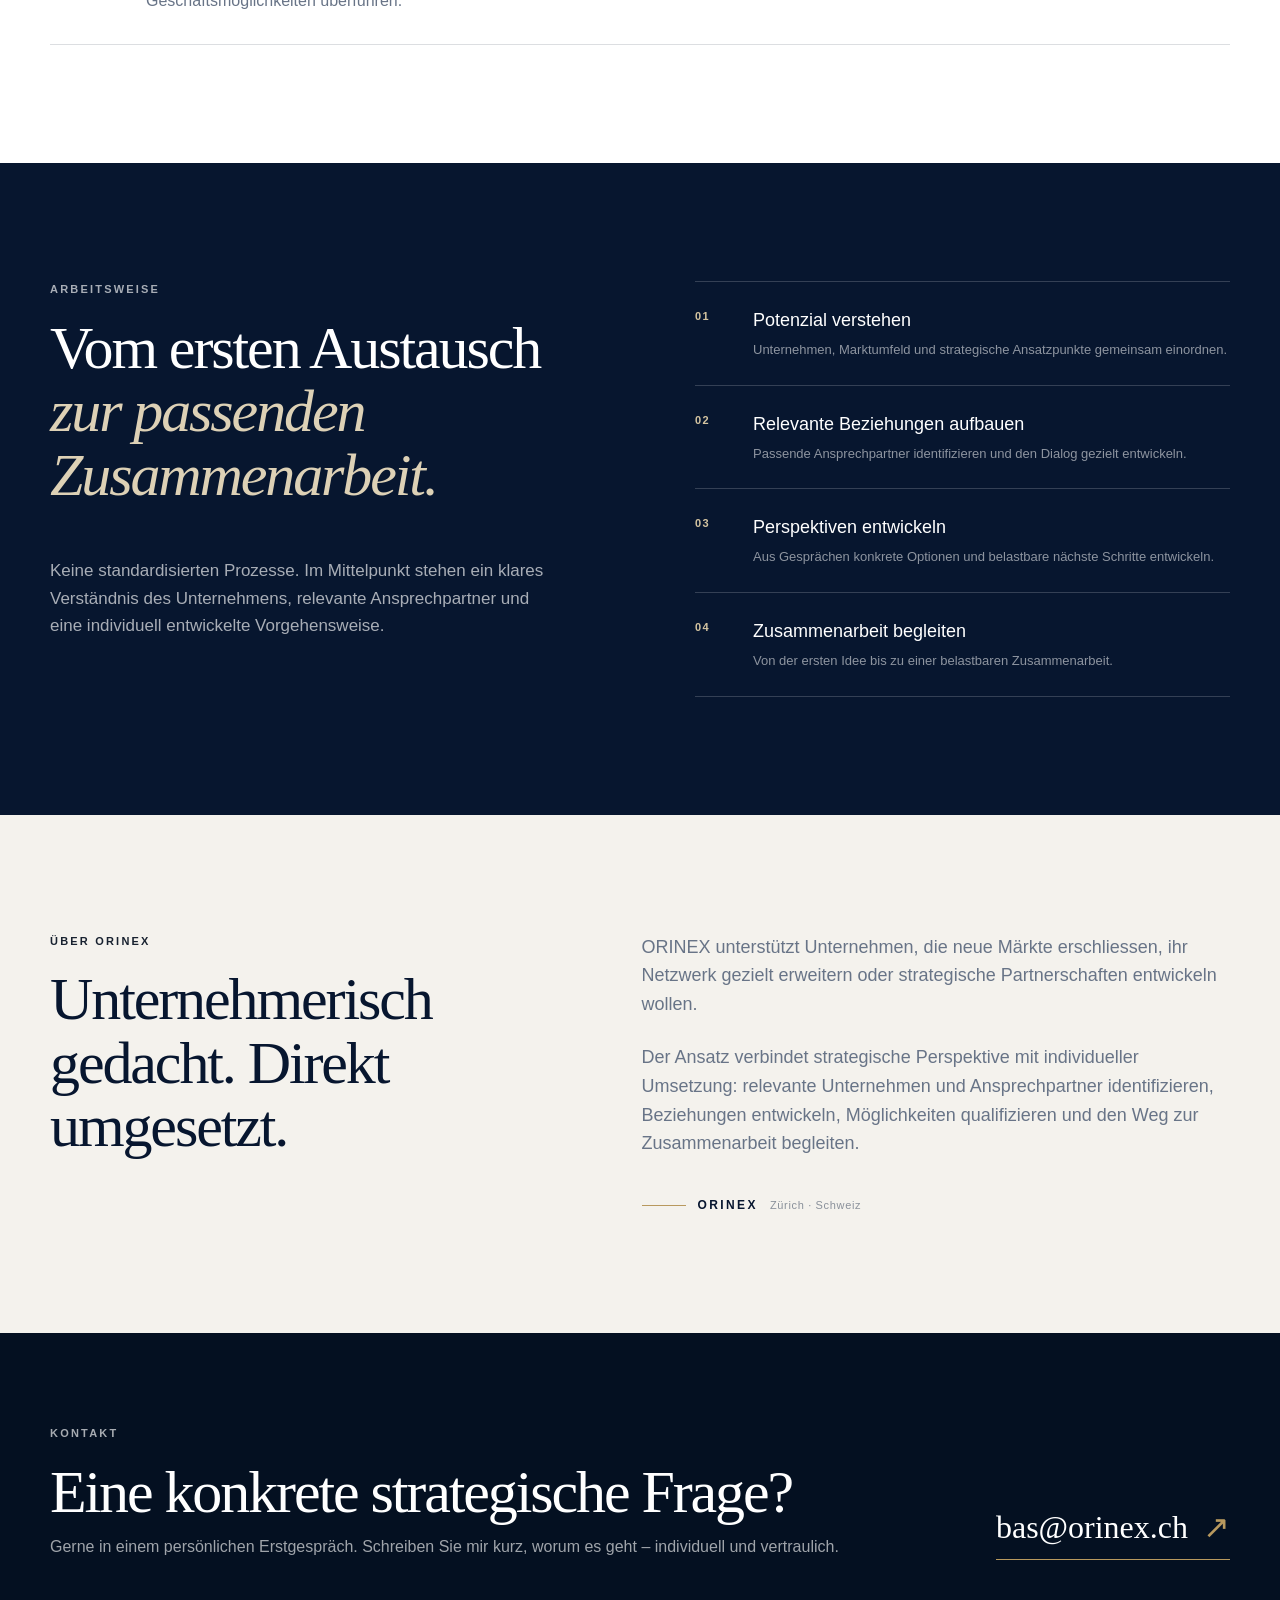
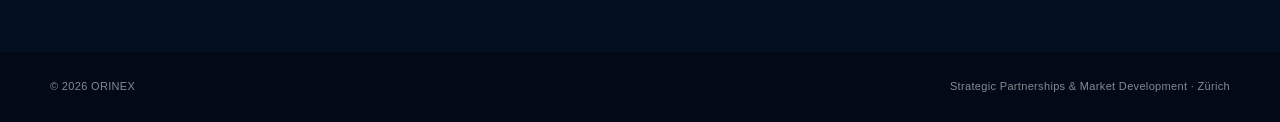
==== commit 95269964: "ORINEX website redesign" ====
--- a/index.html
+++ b/index.html
@@ -3,8 +3,8 @@
 <head>
   <meta charset="UTF-8" />
   <meta name="viewport" content="width=device-width, initial-scale=1.0" />
-  <meta name="description" content="ORINEX – Strategic Partnerships & Business Development in Zürich." />
-  <title>ORINEX | Strategic Partnerships & Business Development</title>
+  <meta name="description" content="ORINEX – Strategic Partnerships & Market Development in Zürich." />
+  <title>ORINEX | Strategic Partnerships & Market Development</title>
   <link rel="stylesheet" href="styles.css" />
 </head>
 <body>
@@ -26,10 +26,10 @@
       <div class="hero-overlay"></div>
       <div class="container hero-content">
         <p class="eyebrow">ZÜRICH · SCHWEIZ</p>
-        <p class="hero-kicker">STRATEGIC PARTNERSHIPS &amp; BUSINESS DEVELOPMENT</p>
-        <h1>Geschäftschancen<br><em>gezielt entwickeln.</em></h1>
+        <p class="hero-kicker">STRATEGIC PARTNERSHIPS &amp; MARKET DEVELOPMENT</p>
+        <h1>Neue Möglichkeiten<br><em>gezielt entwickeln.</em></h1>
         <p class="hero-text">
-          ORINEX unterstützt Unternehmen dabei, neue Kunden, Aufträge und strategische Partnerschaften zu gewinnen – von der ersten Marktchance bis zur konkreten Kooperation.
+          ORINEX unterstützt Unternehmen bei der individuellen Erschliessung neuer Märkte, dem Aufbau relevanter Beziehungen und der Entwicklung strategischer Partnerschaften – von der ersten Perspektive bis zur konkreten Zusammenarbeit.
         </p>
         <div class="hero-actions">
           <a class="button primary" href="#kontakt">Gespräch vereinbaren</a>
@@ -44,10 +44,10 @@
         <div class="section-heading">
           <div>
             <p class="eyebrow">LEISTUNGEN</p>
-            <h2>Direkter Zugang zu neuen Geschäftsmöglichkeiten.</h2>
+            <h2>Individuelle Wege zu neuen Möglichkeiten.</h2>
           </div>
           <p class="section-intro">
-            ORINEX arbeitet dort, wo Marktkenntnis, Zugang zu Entscheidern und konsequente Geschäftsentwicklung zusammenkommen müssen.
+            ORINEX verbindet Marktverständnis, unternehmerische Perspektive und den gezielten Zugang zu relevanten Ansprechpartnern – individuell auf das jeweilige Unternehmen ausgerichtet.
           </p>
         </div>
 
@@ -55,8 +55,8 @@
           <article class="service-row">
             <span class="service-number">01</span>
             <div>
-              <h3>Business Development</h3>
-              <p>Relevante Zielkunden und Entscheider identifizieren, ansprechen und qualifizierte Geschäftschancen entwickeln.</p>
+              <h3>Strategic Market Development</h3>
+              <p>Marktpotenziale analysieren, relevante Unternehmen und Ansprechpartner identifizieren und daraus passende Entwicklungsmöglichkeiten ableiten.</p>
             </div>
             <span class="service-arrow">↗</span>
           </article>
@@ -64,15 +64,15 @@
             <span class="service-number">02</span>
             <div>
               <h3>Strategic Partnerships</h3>
-              <p>Kooperationen mit Unternehmen, Partnern und Multiplikatoren aufbauen, die langfristig zum Geschäftsmodell passen.</p>
+              <p>Passende Unternehmen und Partner zusammenbringen und Kooperationen entwickeln, die langfristig zum Geschäftsmodell passen.</p>
             </div>
             <span class="service-arrow">↗</span>
           </article>
           <article class="service-row">
             <span class="service-number">03</span>
             <div>
-              <h3>Markt- &amp; Kundenentwicklung</h3>
-              <p>Neue Märkte, Segmente und Potenziale strukturieren und in konkrete Vertriebs- und Wachstumschancen überführen.</p>
+              <h3>Opportunity Development</h3>
+              <p>Neue Märkte, Segmente und Potenziale strukturieren und in konkrete, tragfähige Geschäftsmöglichkeiten überführen.</p>
             </div>
             <span class="service-arrow">↗</span>
           </article>
@@ -85,16 +85,16 @@
         <div class="dark-grid">
           <div>
             <p class="eyebrow light">ARBEITSWEISE</p>
-            <h2>Vom ersten Kontakt<br><em>zur konkreten Kooperation.</em></h2>
+            <h2>Vom ersten Austausch<br><em>zur passenden Zusammenarbeit.</em></h2>
             <p class="dark-intro">
-              Kein Massenvertrieb. Kein unnötiger Prozess. Im Mittelpunkt stehen relevante Kontakte, klare Prioritäten und konsequente Nachbearbeitung.
+              Keine standardisierten Prozesse. Im Mittelpunkt stehen ein klares Verständnis des Unternehmens, relevante Ansprechpartner und eine individuell entwickelte Vorgehensweise.
             </p>
           </div>
           <div class="process-list">
-            <div><span>01</span><strong>Potenzial identifizieren</strong><small>Zielkunden, Marktchancen und strategische Ansatzpunkte.</small></div>
-            <div><span>02</span><strong>Entscheider erreichen</strong><small>Direkte und zielgerichtete Ansprache der relevanten Ansprechpartner.</small></div>
-            <div><span>03</span><strong>Chance entwickeln</strong><small>Gespräche strukturieren und aus Interesse eine konkrete Opportunity machen.</small></div>
-            <div><span>04</span><strong>Kooperation begleiten</strong><small>Vom ersten Austausch bis zur belastbaren Zusammenarbeit.</small></div>
+            <div><span>01</span><strong>Potenzial verstehen</strong><small>Unternehmen, Marktumfeld und strategische Ansatzpunkte gemeinsam einordnen.</small></div>
+            <div><span>02</span><strong>Relevante Beziehungen aufbauen</strong><small>Passende Ansprechpartner identifizieren und den Dialog gezielt entwickeln.</small></div>
+            <div><span>03</span><strong>Perspektiven entwickeln</strong><small>Aus Gesprächen konkrete Optionen und belastbare nächste Schritte entwickeln.</small></div>
+            <div><span>04</span><strong>Zusammenarbeit begleiten</strong><small>Von der ersten Idee bis zu einer belastbaren Zusammenarbeit.</small></div>
           </div>
         </div>
       </div>
@@ -108,10 +108,10 @@
         </div>
         <div class="about-copy">
           <p>
-            ORINEX unterstützt Unternehmen, die ihre Kundenbasis erweitern, neue Märkte erschliessen oder strategische Partnerschaften aufbauen wollen.
+            ORINEX unterstützt Unternehmen, die neue Märkte erschliessen, ihr Netzwerk gezielt erweitern oder strategische Partnerschaften entwickeln wollen.
           </p>
           <p>
-            Der Ansatz verbindet strategische Perspektive mit konsequenter Marktbearbeitung: relevante Unternehmen identifizieren, Entscheider erreichen, Chancen qualifizieren und den Weg zur Zusammenarbeit begleiten.
+            Der Ansatz verbindet strategische Perspektive mit individueller Umsetzung: relevante Unternehmen und Ansprechpartner identifizieren, Beziehungen entwickeln, Möglichkeiten qualifizieren und den Weg zur Zusammenarbeit begleiten.
           </p>
           <div class="signature-line"><span></span><strong>ORINEX</strong><small>Zürich · Schweiz</small></div>
         </div>
@@ -122,8 +122,8 @@
       <div class="container contact-wrap">
         <div>
           <p class="eyebrow light">KONTAKT</p>
-          <h2>Eine konkrete Wachstumschance?</h2>
-          <p>Gerne in einem persönlichen Erstgespräch.</p>
+          <h2>Eine konkrete strategische Frage?</h2>
+          <p>Gerne in einem persönlichen Erstgespräch. Schreiben Sie mir kurz, worum es geht – individuell und vertraulich.</p>
         </div>
         <a class="contact-mail" href="mailto:bas@orinex.ch">bas@orinex.ch <span>↗</span></a>
       </div>
@@ -133,7 +133,7 @@
   <footer>
     <div class="container footer-wrap">
       <span>© 2026 ORINEX</span>
-      <span>Strategic Partnerships &amp; Business Development · Zürich</span>
+      <span>Strategic Partnerships &amp; Market Development · Zürich</span>
     </div>
   </footer>
 </body>
--- a/styles.css
+++ b/styles.css
@@ -89,6 +89,28 @@
 .contact-mail { color: var(--white); font-family: Georgia, "Times New Roman", serif; font-size: clamp(22px, 3vw, 32px); border-bottom: 1px solid var(--gold); padding-bottom: 6px; }
 .contact-mail span { color: var(--gold); margin-left: 7px; }
 
+
+.contact-grid { display: grid; grid-template-columns: .82fr 1.18fr; gap: 90px; align-items: start; }
+.contact-intro { max-width: 470px; }
+.contact-intro > p:not(.eyebrow) { margin: 0 0 28px; color: rgba(255,255,255,.62); max-width: 430px; }
+.contact-intro .contact-mail { display: inline-block; margin-top: 6px; }
+.contact-form { border-top: 1px solid var(--line-light); }
+.form-row { display: grid; gap: 18px; }
+.form-row-2 { grid-template-columns: 1fr 1fr; }
+.form-field { padding: 20px 0; border-bottom: 1px solid var(--line-light); }
+.form-field label { display: block; margin-bottom: 9px; color: rgba(255,255,255,.7); font-size: 11px; letter-spacing: .12em; text-transform: uppercase; }
+.form-field label span { color: rgba(255,255,255,.35); text-transform: none; letter-spacing: 0; }
+.form-field input, .form-field select, .form-field textarea { width: 100%; border: 0; outline: 0; background: transparent; color: var(--white); font: inherit; font-size: 16px; padding: 0; border-radius: 0; }
+.form-field select { appearance: none; background-image: linear-gradient(45deg, transparent 50%, rgba(255,255,255,.6) 50%), linear-gradient(135deg, rgba(255,255,255,.6) 50%, transparent 50%); background-position: calc(100% - 12px) 55%, calc(100% - 7px) 55%; background-size: 5px 5px, 5px 5px; background-repeat: no-repeat; padding-right: 28px; }
+.form-field select option { color: var(--ink); background: var(--white); }
+.form-field textarea { resize: vertical; min-height: 140px; }
+.form-field input::placeholder, .form-field textarea::placeholder { color: rgba(255,255,255,.28); }
+.form-field input:focus, .form-field select:focus, .form-field textarea:focus { color: var(--white); }
+.form-actions { display: flex; align-items: center; gap: 18px; padding-top: 24px; }
+.form-button { border: 0; cursor: pointer; background: var(--white); color: var(--navy); }
+.form-button span { margin-left: 8px; color: var(--gold); }
+.form-actions small { color: rgba(255,255,255,.38); font-size: 10px; line-height: 1.5; max-width: 260px; }
+
 footer { background: #020a17; color: rgba(255,255,255,.52); font-size: 11px; letter-spacing: .03em; }
 .footer-wrap { display: flex; justify-content: space-between; gap: 20px; padding: 26px 0; }
 
@@ -102,4 +124,7 @@
   .section-heading, .dark-grid, .about-grid { grid-template-columns: 1fr; gap: 46px; }
   .service-row { grid-template-columns: 48px 1fr 28px; gap: 14px; }
   .contact-wrap, .footer-wrap { flex-direction: column; align-items: flex-start; }
+  .contact-grid { grid-template-columns: 1fr; gap: 58px; }
+  .form-row-2 { grid-template-columns: 1fr; gap: 0; }
+  .form-actions { flex-direction: column; align-items: flex-start; }
 }
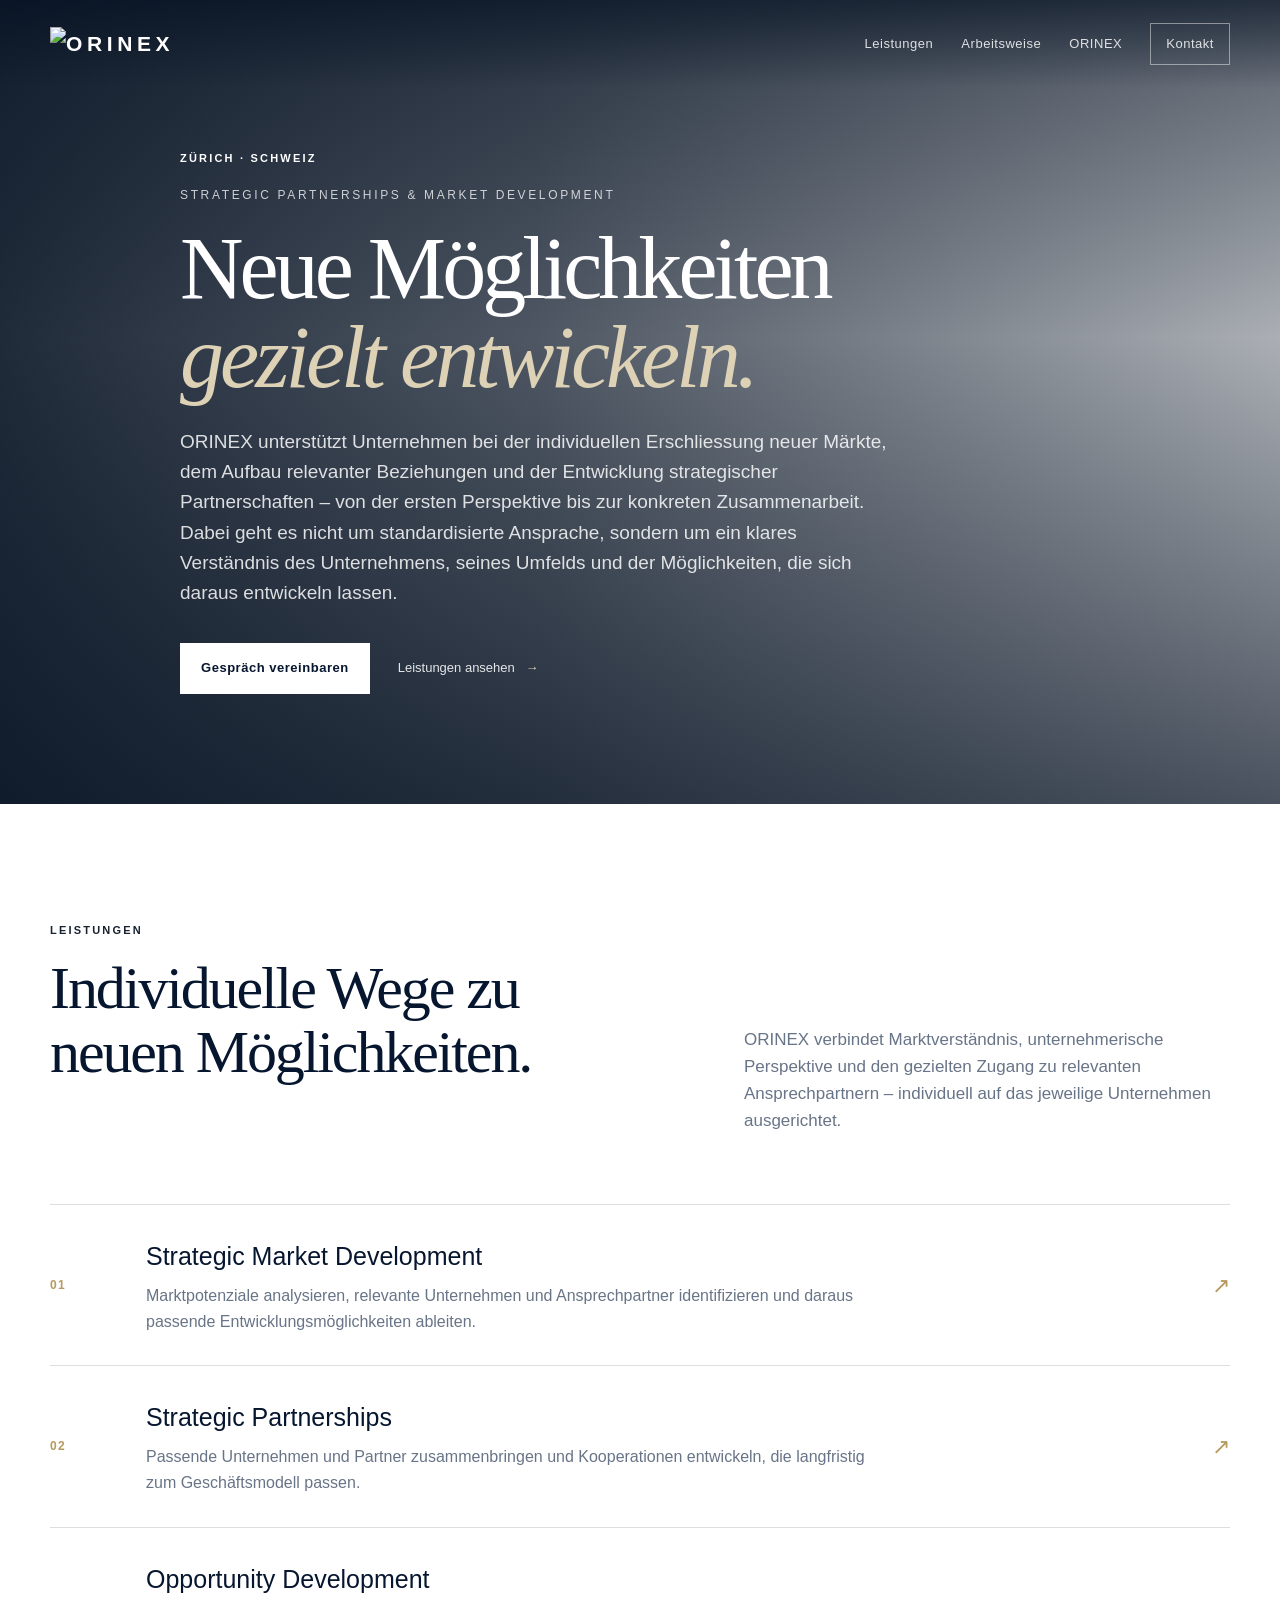
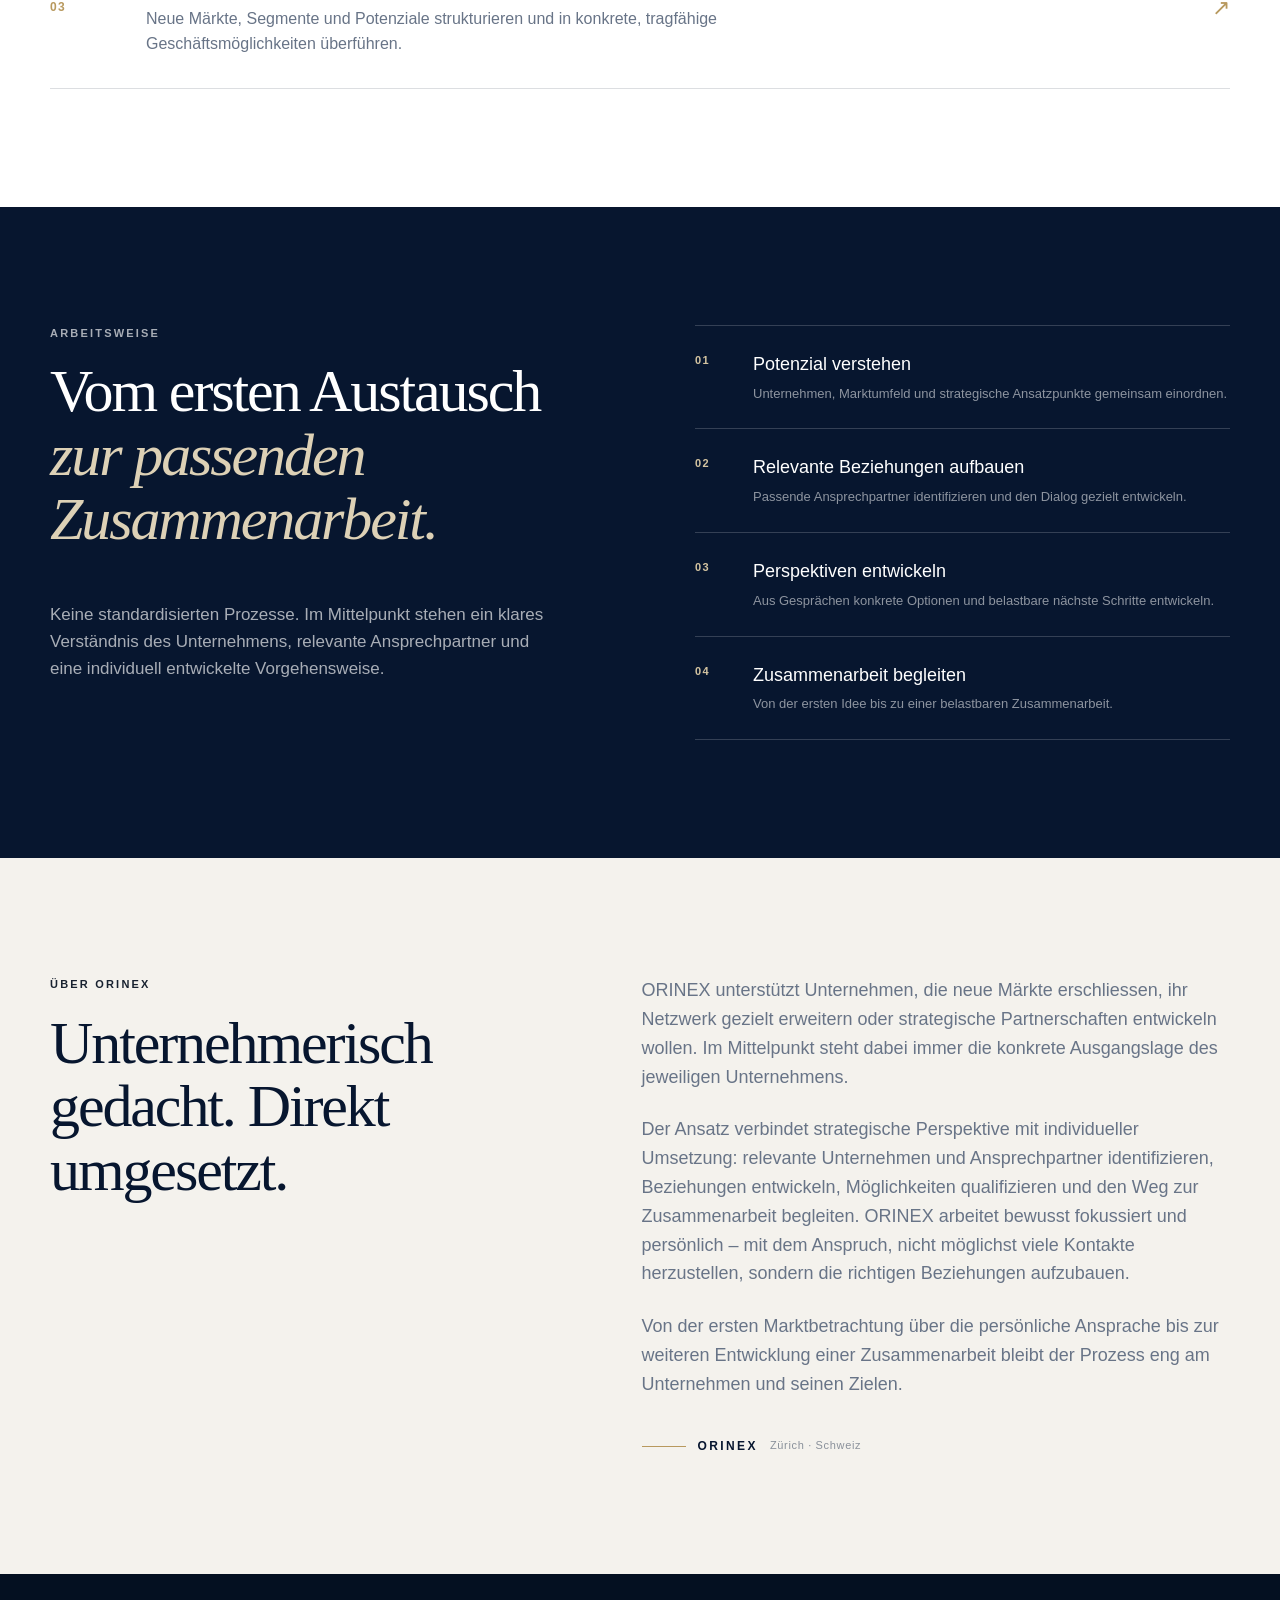
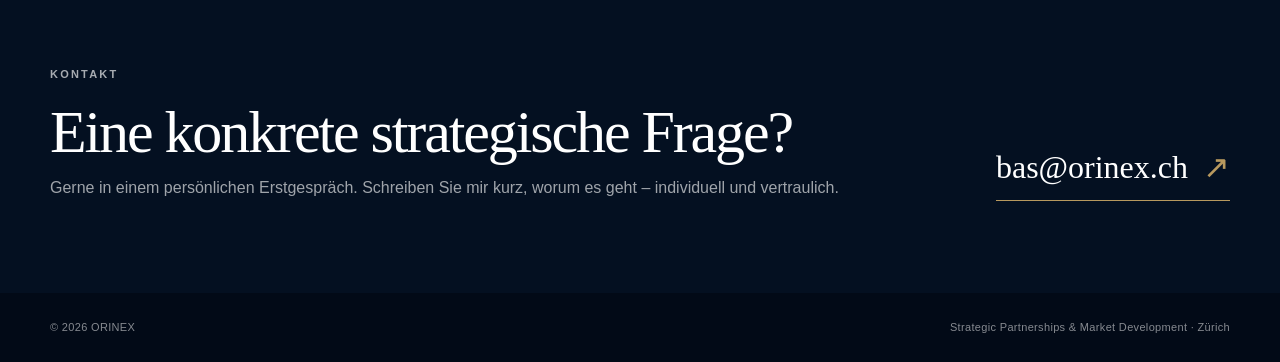
==== commit a80283d6: "ORINEX website redesign" ====
--- a/index.html
+++ b/index.html
@@ -10,7 +10,7 @@
 <body>
   <header class="site-header">
     <div class="container nav-wrap">
-      <a class="brand" href="#top" aria-label="ORINEX Startseite">ORINEX</a>
+      <a class="brand" href="#top" aria-label="ORINEX Startseite"><img src="orinex-logo-correct.png" alt="ORINEX" style="display:block;width:170px;height:auto;" /></a>
       <nav aria-label="Hauptnavigation">
         <a href="#leistungen">Leistungen</a>
         <a href="#arbeitsweise">Arbeitsweise</a>
@@ -30,13 +30,13 @@
         <h1>Neue Möglichkeiten<br><em>gezielt entwickeln.</em></h1>
         <p class="hero-text">
           ORINEX unterstützt Unternehmen bei der individuellen Erschliessung neuer Märkte, dem Aufbau relevanter Beziehungen und der Entwicklung strategischer Partnerschaften – von der ersten Perspektive bis zur konkreten Zusammenarbeit.
+          Dabei geht es nicht um standardisierte Ansprache, sondern um ein klares Verständnis des Unternehmens, seines Umfelds und der Möglichkeiten, die sich daraus entwickeln lassen.
         </p>
         <div class="hero-actions">
           <a class="button primary" href="#kontakt">Gespräch vereinbaren</a>
           <a class="text-link" href="#leistungen">Leistungen ansehen <span>→</span></a>
         </div>
       </div>
-      <div class="hero-caption">Zürich · Limmat · Altstadt</div>
     </section>
 
     <section id="leistungen" class="section section-light">
@@ -108,10 +108,13 @@
         </div>
         <div class="about-copy">
           <p>
-            ORINEX unterstützt Unternehmen, die neue Märkte erschliessen, ihr Netzwerk gezielt erweitern oder strategische Partnerschaften entwickeln wollen.
+            ORINEX unterstützt Unternehmen, die neue Märkte erschliessen, ihr Netzwerk gezielt erweitern oder strategische Partnerschaften entwickeln wollen. Im Mittelpunkt steht dabei immer die konkrete Ausgangslage des jeweiligen Unternehmens.
           </p>
           <p>
-            Der Ansatz verbindet strategische Perspektive mit individueller Umsetzung: relevante Unternehmen und Ansprechpartner identifizieren, Beziehungen entwickeln, Möglichkeiten qualifizieren und den Weg zur Zusammenarbeit begleiten.
+            Der Ansatz verbindet strategische Perspektive mit individueller Umsetzung: relevante Unternehmen und Ansprechpartner identifizieren, Beziehungen entwickeln, Möglichkeiten qualifizieren und den Weg zur Zusammenarbeit begleiten. ORINEX arbeitet bewusst fokussiert und persönlich – mit dem Anspruch, nicht möglichst viele Kontakte herzustellen, sondern die richtigen Beziehungen aufzubauen.
+          </p>
+          <p>
+            Von der ersten Marktbetrachtung über die persönliche Ansprache bis zur weiteren Entwicklung einer Zusammenarbeit bleibt der Prozess eng am Unternehmen und seinen Zielen.
           </p>
           <div class="signature-line"><span></span><strong>ORINEX</strong><small>Zürich · Schweiz</small></div>
         </div>
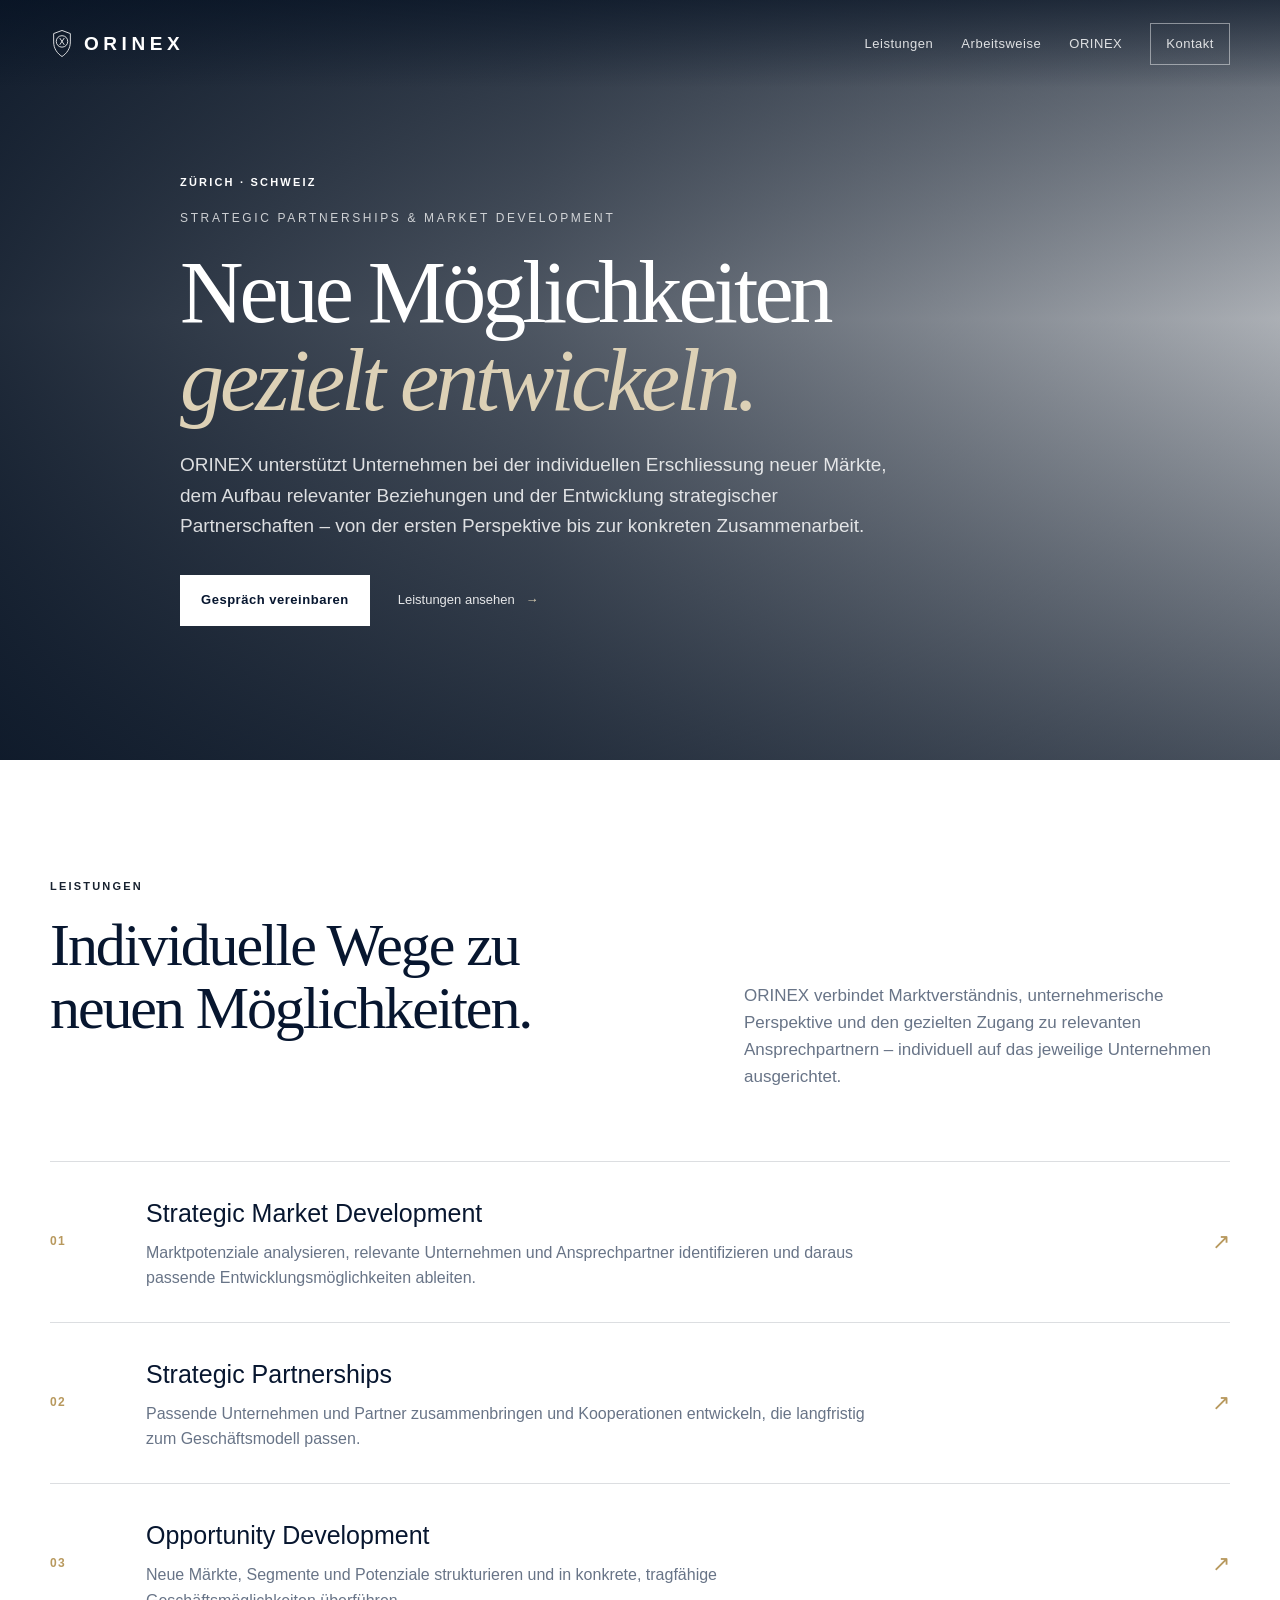
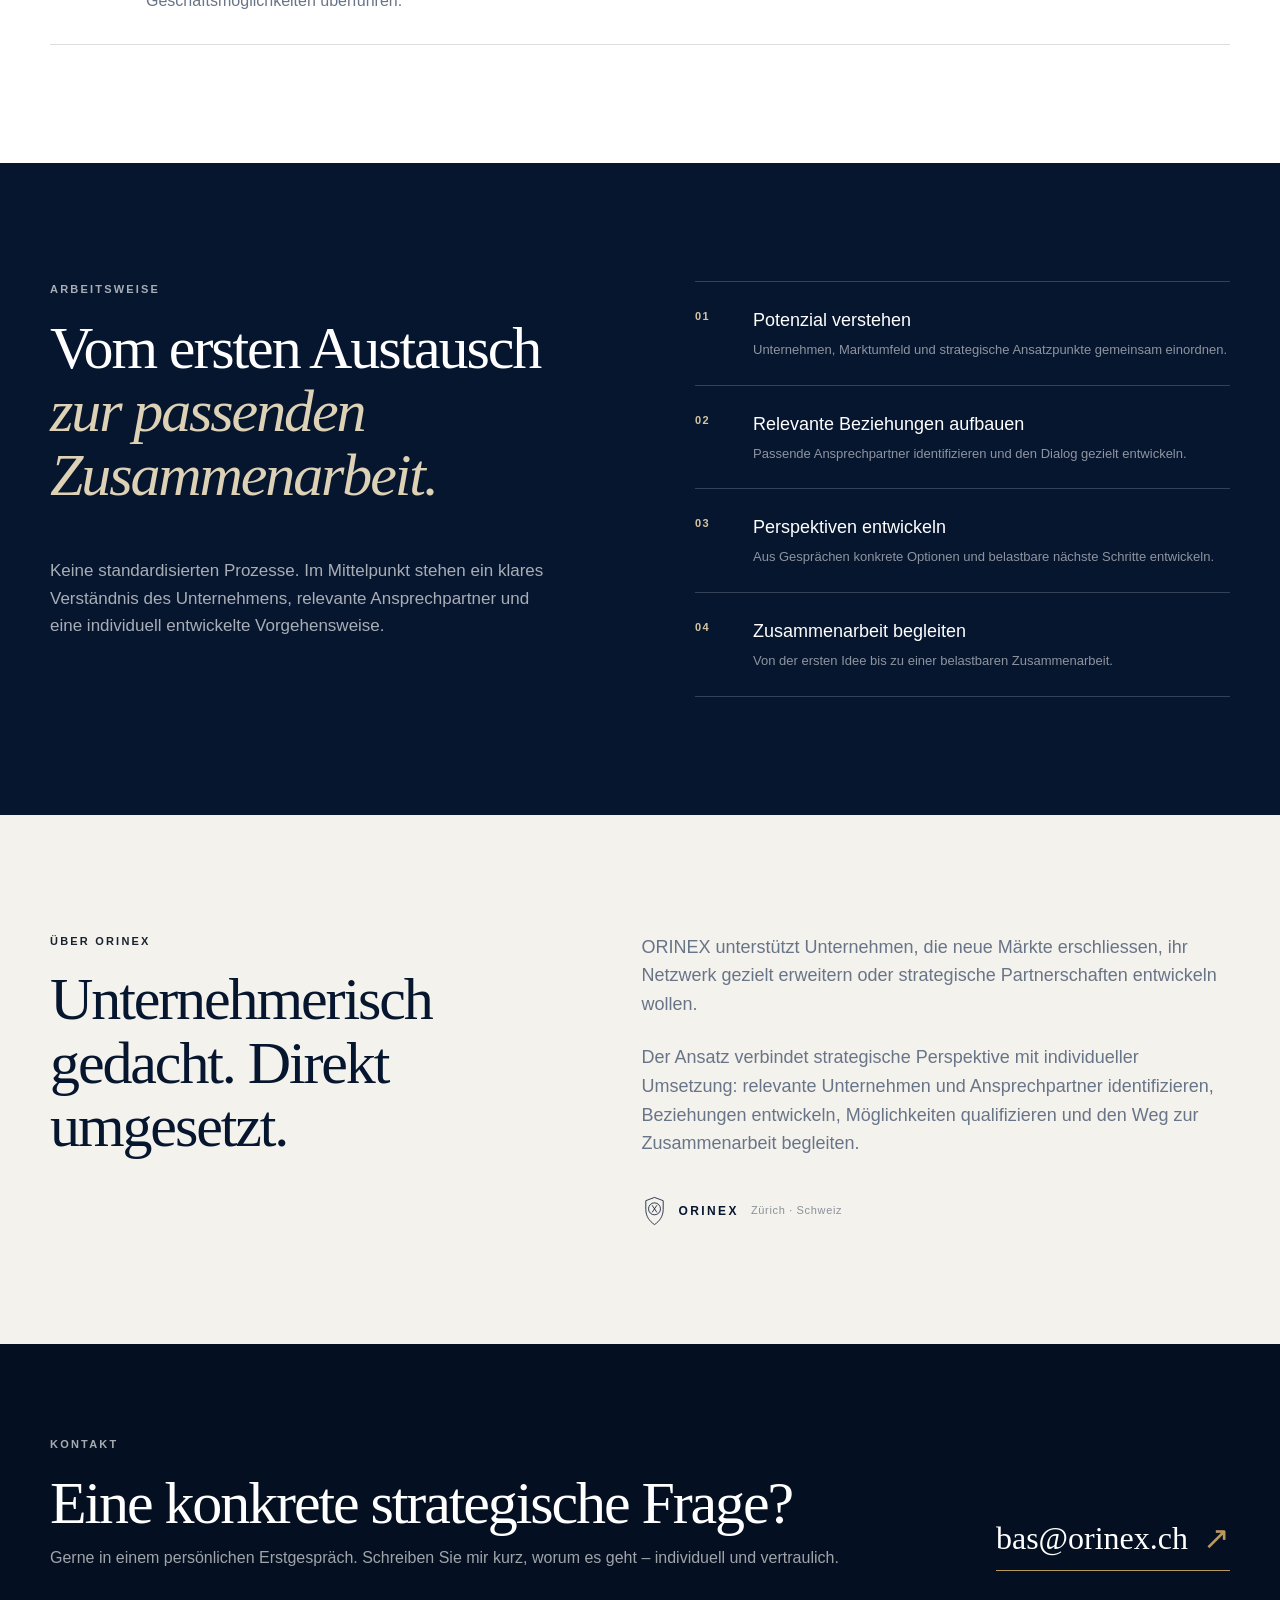
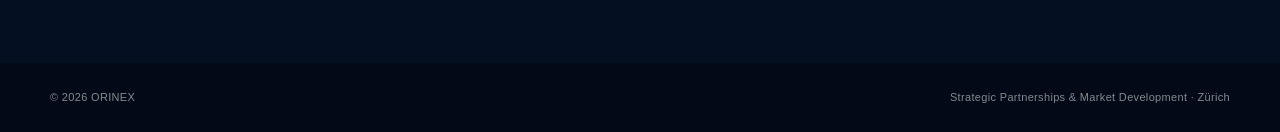
==== commit f4699090: "ORINEX website redesign" ====
--- a/index.html
+++ b/index.html
@@ -10,7 +10,14 @@
 <body>
   <header class="site-header">
     <div class="container nav-wrap">
-      <a class="brand" href="#top" aria-label="ORINEX Startseite"><img src="orinex-logo-correct.png" alt="ORINEX" style="display:block;width:170px;height:auto;" /></a>
+      <a class="brand" href="#top" aria-label="ORINEX Startseite">
+        <svg class="brand-logo" viewBox="0 0 46 54" role="img" aria-label="ORINEX Logo">
+          <path d="M23 2 L39 8 L39 24 C39 37 32 46 23 52 C14 46 7 37 7 24 L7 8 Z" fill="none" stroke="currentColor" stroke-width="1.6"/>
+          <path d="M23 12 C16.7 12 12 16.9 12 23 C12 29.1 16.7 34 23 34 C29.3 34 34 29.1 34 23 C34 16.9 29.3 12 23 12 Z" fill="none" stroke="currentColor" stroke-width="1.6"/>
+          <path d="M19 17 L27 29 M27 17 L19 29" stroke="currentColor" stroke-width="1.6" stroke-linecap="round"/>
+        </svg>
+        <span class="brand-wordmark">ORINEX</span>
+      </a>
       <nav aria-label="Hauptnavigation">
         <a href="#leistungen">Leistungen</a>
         <a href="#arbeitsweise">Arbeitsweise</a>
@@ -30,7 +37,6 @@
         <h1>Neue Möglichkeiten<br><em>gezielt entwickeln.</em></h1>
         <p class="hero-text">
           ORINEX unterstützt Unternehmen bei der individuellen Erschliessung neuer Märkte, dem Aufbau relevanter Beziehungen und der Entwicklung strategischer Partnerschaften – von der ersten Perspektive bis zur konkreten Zusammenarbeit.
-          Dabei geht es nicht um standardisierte Ansprache, sondern um ein klares Verständnis des Unternehmens, seines Umfelds und der Möglichkeiten, die sich daraus entwickeln lassen.
         </p>
         <div class="hero-actions">
           <a class="button primary" href="#kontakt">Gespräch vereinbaren</a>
@@ -108,15 +114,19 @@
         </div>
         <div class="about-copy">
           <p>
-            ORINEX unterstützt Unternehmen, die neue Märkte erschliessen, ihr Netzwerk gezielt erweitern oder strategische Partnerschaften entwickeln wollen. Im Mittelpunkt steht dabei immer die konkrete Ausgangslage des jeweiligen Unternehmens.
+            ORINEX unterstützt Unternehmen, die neue Märkte erschliessen, ihr Netzwerk gezielt erweitern oder strategische Partnerschaften entwickeln wollen.
           </p>
           <p>
-            Der Ansatz verbindet strategische Perspektive mit individueller Umsetzung: relevante Unternehmen und Ansprechpartner identifizieren, Beziehungen entwickeln, Möglichkeiten qualifizieren und den Weg zur Zusammenarbeit begleiten. ORINEX arbeitet bewusst fokussiert und persönlich – mit dem Anspruch, nicht möglichst viele Kontakte herzustellen, sondern die richtigen Beziehungen aufzubauen.
+            Der Ansatz verbindet strategische Perspektive mit individueller Umsetzung: relevante Unternehmen und Ansprechpartner identifizieren, Beziehungen entwickeln, Möglichkeiten qualifizieren und den Weg zur Zusammenarbeit begleiten.
           </p>
-          <p>
-            Von der ersten Marktbetrachtung über die persönliche Ansprache bis zur weiteren Entwicklung einer Zusammenarbeit bleibt der Prozess eng am Unternehmen und seinen Zielen.
-          </p>
-          <div class="signature-line"><span></span><strong>ORINEX</strong><small>Zürich · Schweiz</small></div>
+          <div class="signature-line">
+            <svg class="signature-logo" viewBox="0 0 46 54" aria-hidden="true">
+              <path d="M23 2 L39 8 L39 24 C39 37 32 46 23 52 C14 46 7 37 7 24 L7 8 Z" fill="none" stroke="currentColor" stroke-width="1.5"/>
+              <path d="M23 12 C16.7 12 12 16.9 12 23 C12 29.1 16.7 34 23 34 C29.3 34 34 29.1 34 23 C34 16.9 29.3 12 23 12 Z" fill="none" stroke="currentColor" stroke-width="1.5"/>
+              <path d="M19 17 L27 29 M27 17 L19 29" stroke="currentColor" stroke-width="1.5" stroke-linecap="round"/>
+            </svg>
+            <strong>ORINEX</strong><small>Zürich · Schweiz</small>
+          </div>
         </div>
       </div>
     </section>
--- a/styles.css
+++ b/styles.css
@@ -26,7 +26,9 @@
   background: linear-gradient(to bottom, rgba(4,16,33,.6), transparent);
 }
 .nav-wrap { min-height: 88px; display: flex; justify-content: space-between; align-items: center; gap: 24px; }
-.brand { font-size: 21px; font-weight: 700; letter-spacing: .22em; }
+.brand { display: inline-flex; align-items: center; gap: 10px; color: var(--white); }
+.brand-logo { width: 24px; height: 29px; flex: 0 0 auto; }
+.brand-wordmark { font-size: 19px; font-weight: 700; letter-spacing: .24em; }
 nav { display: flex; align-items: center; gap: 28px; font-size: 13px; letter-spacing: .04em; }
 nav a { color: rgba(255,255,255,.84); }
 nav a:hover { color: var(--white); }
@@ -48,7 +50,6 @@
 .primary { background: var(--white); color: var(--navy); }
 .text-link { font-size: 13px; color: rgba(255,255,255,.88); }
 .text-link span { margin-left: 7px; color: #ddd1b6; }
-.hero-caption { position: absolute; z-index: 2; right: 30px; bottom: 26px; font-size: 10px; letter-spacing: .14em; text-transform: uppercase; color: rgba(255,255,255,.58); }
 
 .section { padding: 118px 0; }
 .section-light { background: var(--white); }
@@ -78,7 +79,7 @@
 .about-copy { max-width: 660px; }
 .about-copy p { margin-top: 0; margin-bottom: 24px; font-size: 18px; color: var(--muted); }
 .signature-line { display: flex; align-items: center; gap: 12px; margin-top: 38px; color: var(--navy); }
-.signature-line span { width: 44px; height: 1px; background: var(--gold); }
+.signature-logo { width: 25px; height: 30px; flex: 0 0 auto; }
 .signature-line strong { letter-spacing: .2em; font-size: 12px; }
 .signature-line small { color: #8a919b; font-size: 11px; letter-spacing: .06em; }
 
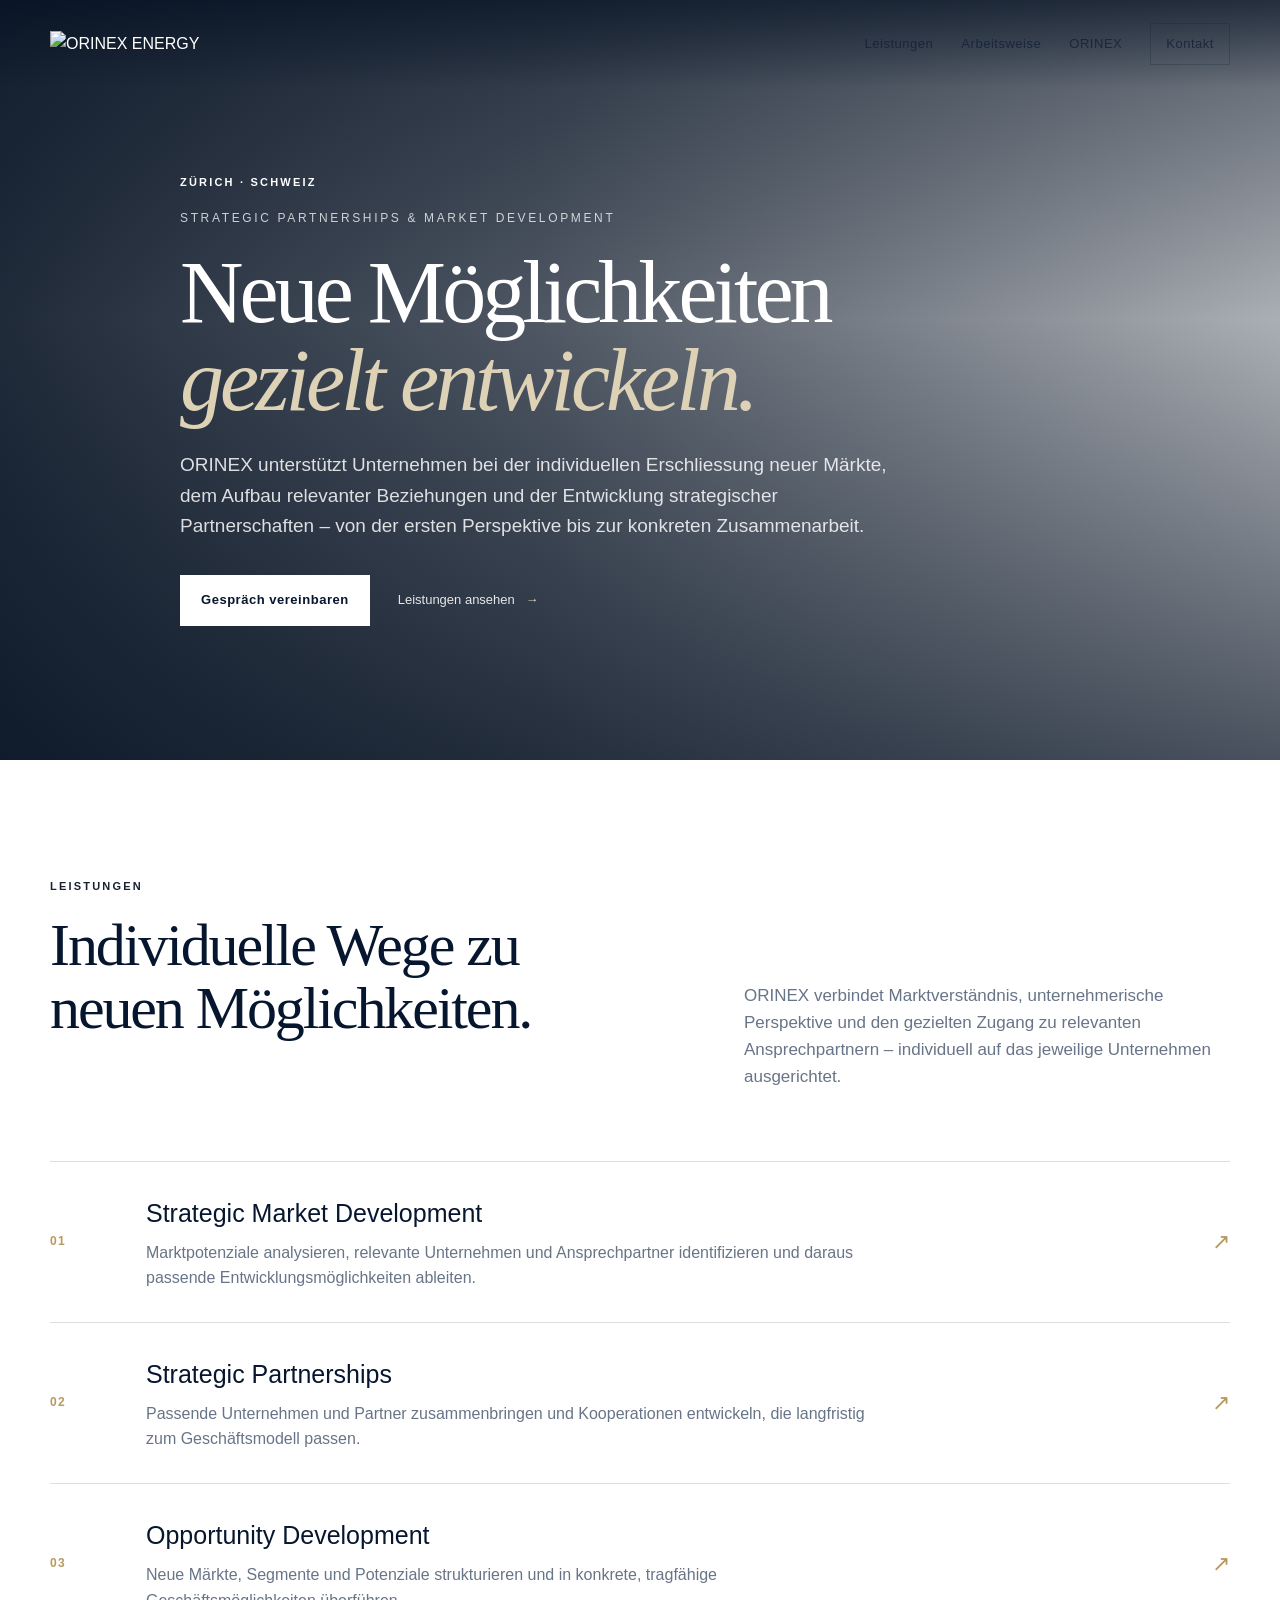
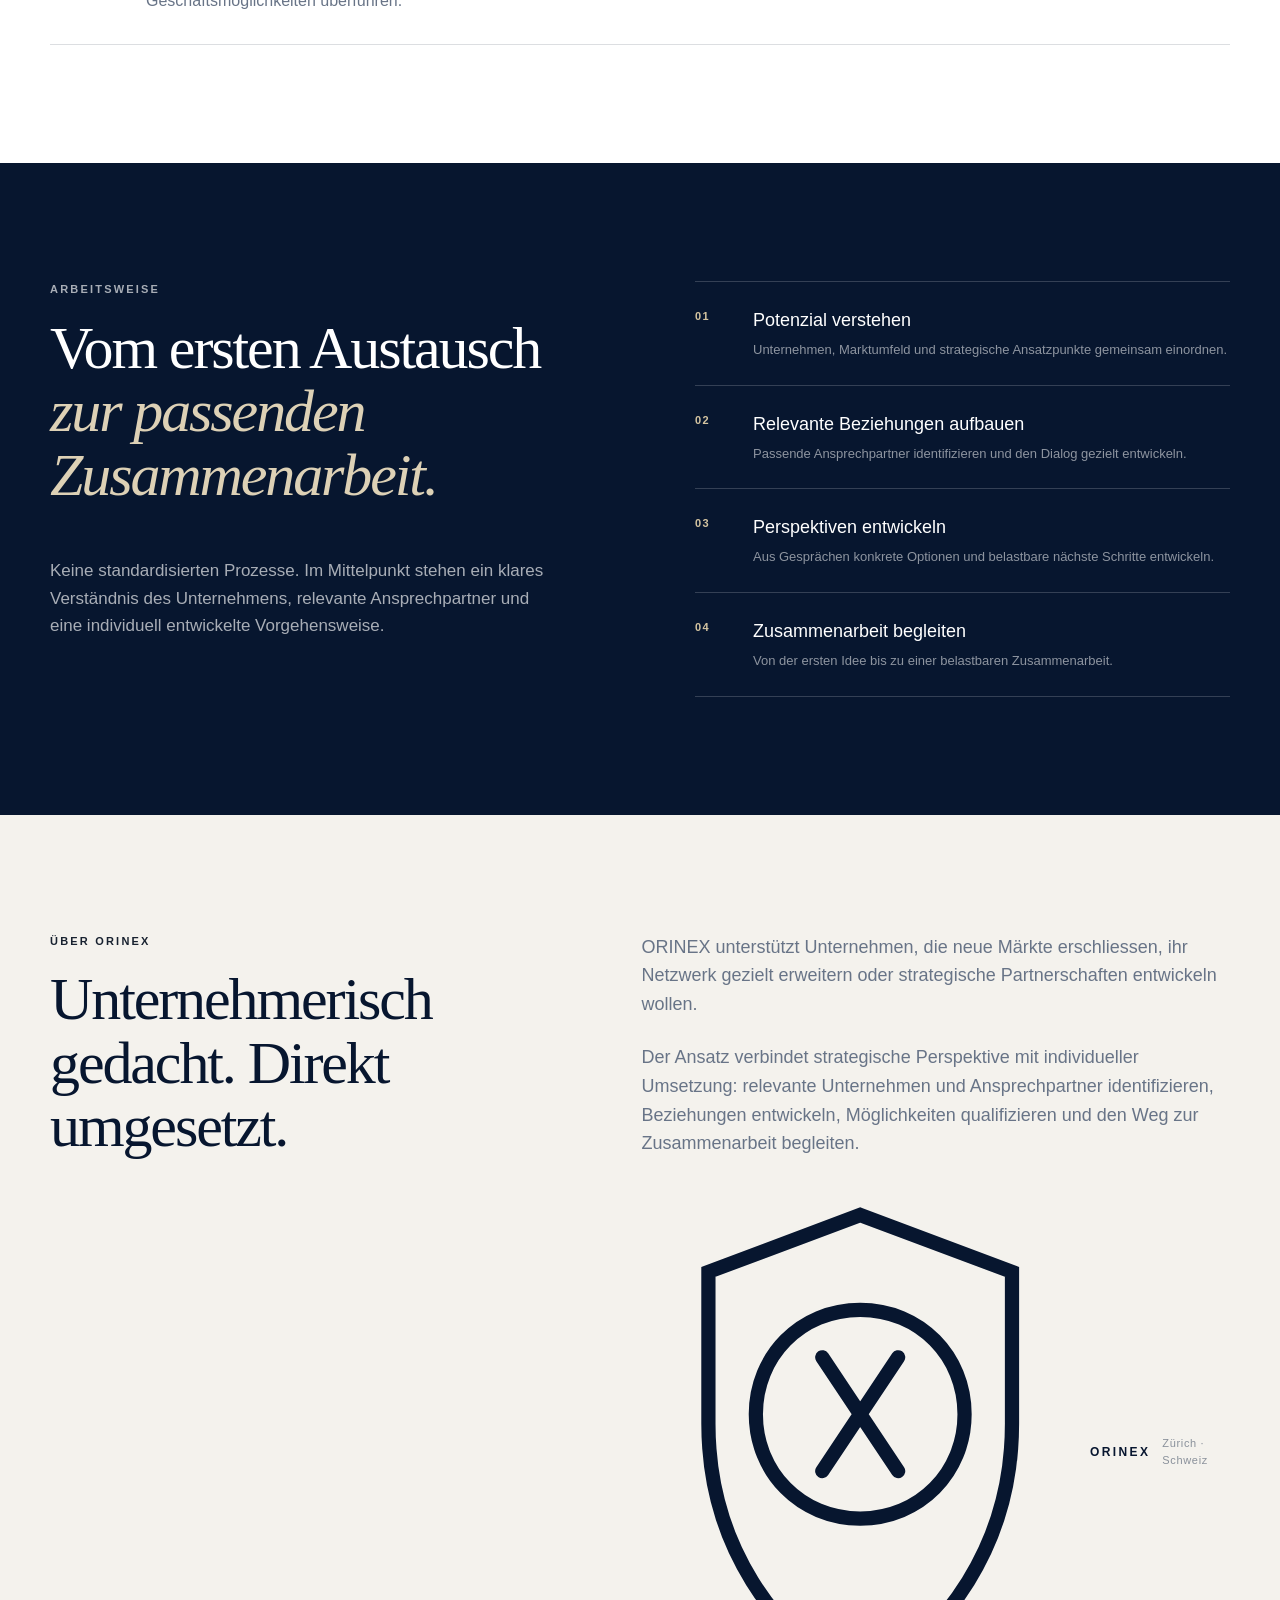
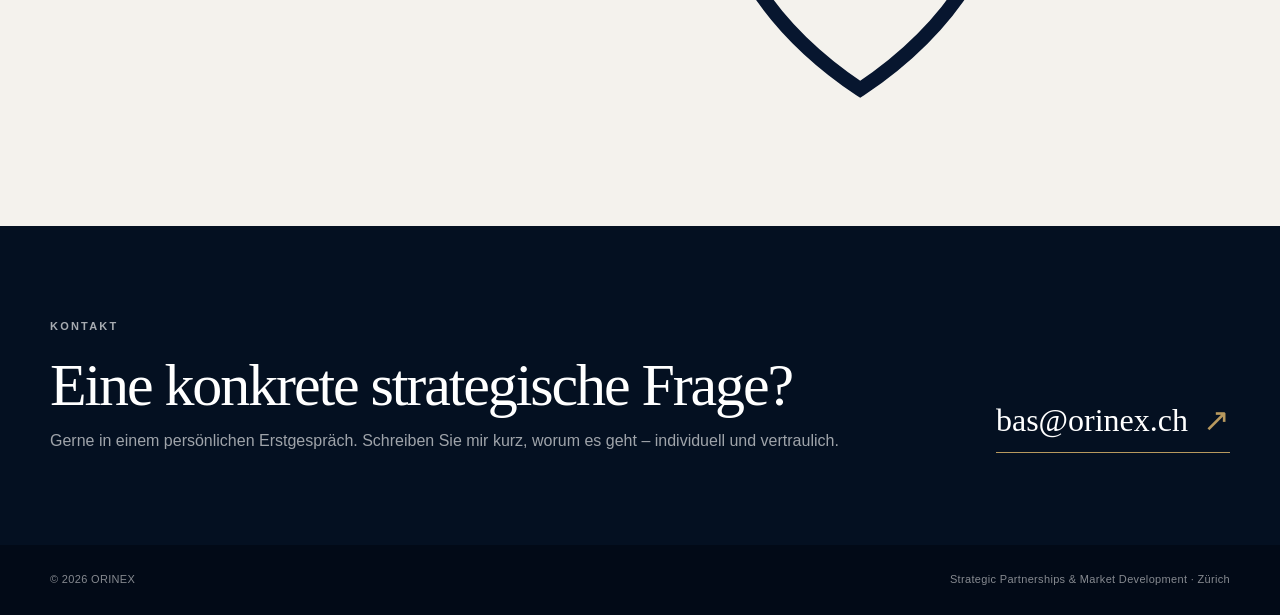
==== commit 41f1dc71: "ORINEX website redesign" ====
--- a/index.html
+++ b/index.html
@@ -11,12 +11,7 @@
   <header class="site-header">
     <div class="container nav-wrap">
       <a class="brand" href="#top" aria-label="ORINEX Startseite">
-        <svg class="brand-logo" viewBox="0 0 46 54" role="img" aria-label="ORINEX Logo">
-          <path d="M23 2 L39 8 L39 24 C39 37 32 46 23 52 C14 46 7 37 7 24 L7 8 Z" fill="none" stroke="currentColor" stroke-width="1.6"/>
-          <path d="M23 12 C16.7 12 12 16.9 12 23 C12 29.1 16.7 34 23 34 C29.3 34 34 29.1 34 23 C34 16.9 29.3 12 23 12 Z" fill="none" stroke="currentColor" stroke-width="1.6"/>
-          <path d="M19 17 L27 29 M27 17 L19 29" stroke="currentColor" stroke-width="1.6" stroke-linecap="round"/>
-        </svg>
-        <span class="brand-wordmark">ORINEX</span>
+        <img class="brand-logo" src="orinex-logo.png" alt="ORINEX ENERGY" />
       </a>
       <nav aria-label="Hauptnavigation">
         <a href="#leistungen">Leistungen</a>
--- a/styles.css
+++ b/styles.css
@@ -26,13 +26,12 @@
   background: linear-gradient(to bottom, rgba(4,16,33,.6), transparent);
 }
 .nav-wrap { min-height: 88px; display: flex; justify-content: space-between; align-items: center; gap: 24px; }
-.brand { display: inline-flex; align-items: center; gap: 10px; color: var(--white); }
-.brand-logo { width: 24px; height: 29px; flex: 0 0 auto; }
-.brand-wordmark { font-size: 19px; font-weight: 700; letter-spacing: .24em; }
+.brand { display:flex; align-items:center; }
+.brand-logo { display:block; width: 170px; height:auto; }
 nav { display: flex; align-items: center; gap: 28px; font-size: 13px; letter-spacing: .04em; }
-nav a { color: rgba(255,255,255,.84); }
-nav a:hover { color: var(--white); }
-.nav-cta { border: 1px solid rgba(255,255,255,.45); padding: 10px 15px; }
+nav a { color: rgba(15,32,55,.78); }
+nav a:hover { color: var(--navy); }
+.nav-cta { border: 1px solid rgba(15,32,55,.25); padding: 10px 15px; }
 
 .hero { min-height: 760px; position: relative; overflow: hidden; color: var(--white); display: flex; align-items: center; }
 .hero-image { position: absolute; inset: 0; background-image: url("https://images.unsplash.com/photo-1643981670720-eef07ebdb179?auto=format&fit=crop&w=2200&q=84"); background-size: cover; background-position: center 46%; transform: scale(1.01); }
@@ -50,6 +49,7 @@
 .primary { background: var(--white); color: var(--navy); }
 .text-link { font-size: 13px; color: rgba(255,255,255,.88); }
 .text-link span { margin-left: 7px; color: #ddd1b6; }
+.hero-caption { position: absolute; z-index: 2; right: 30px; bottom: 26px; font-size: 10px; letter-spacing: .14em; text-transform: uppercase; color: rgba(255,255,255,.58); }
 
 .section { padding: 118px 0; }
 .section-light { background: var(--white); }
@@ -79,7 +79,7 @@
 .about-copy { max-width: 660px; }
 .about-copy p { margin-top: 0; margin-bottom: 24px; font-size: 18px; color: var(--muted); }
 .signature-line { display: flex; align-items: center; gap: 12px; margin-top: 38px; color: var(--navy); }
-.signature-logo { width: 25px; height: 30px; flex: 0 0 auto; }
+.signature-line span { width: 44px; height: 1px; background: var(--gold); }
 .signature-line strong { letter-spacing: .2em; font-size: 12px; }
 .signature-line small { color: #8a919b; font-size: 11px; letter-spacing: .06em; }
 
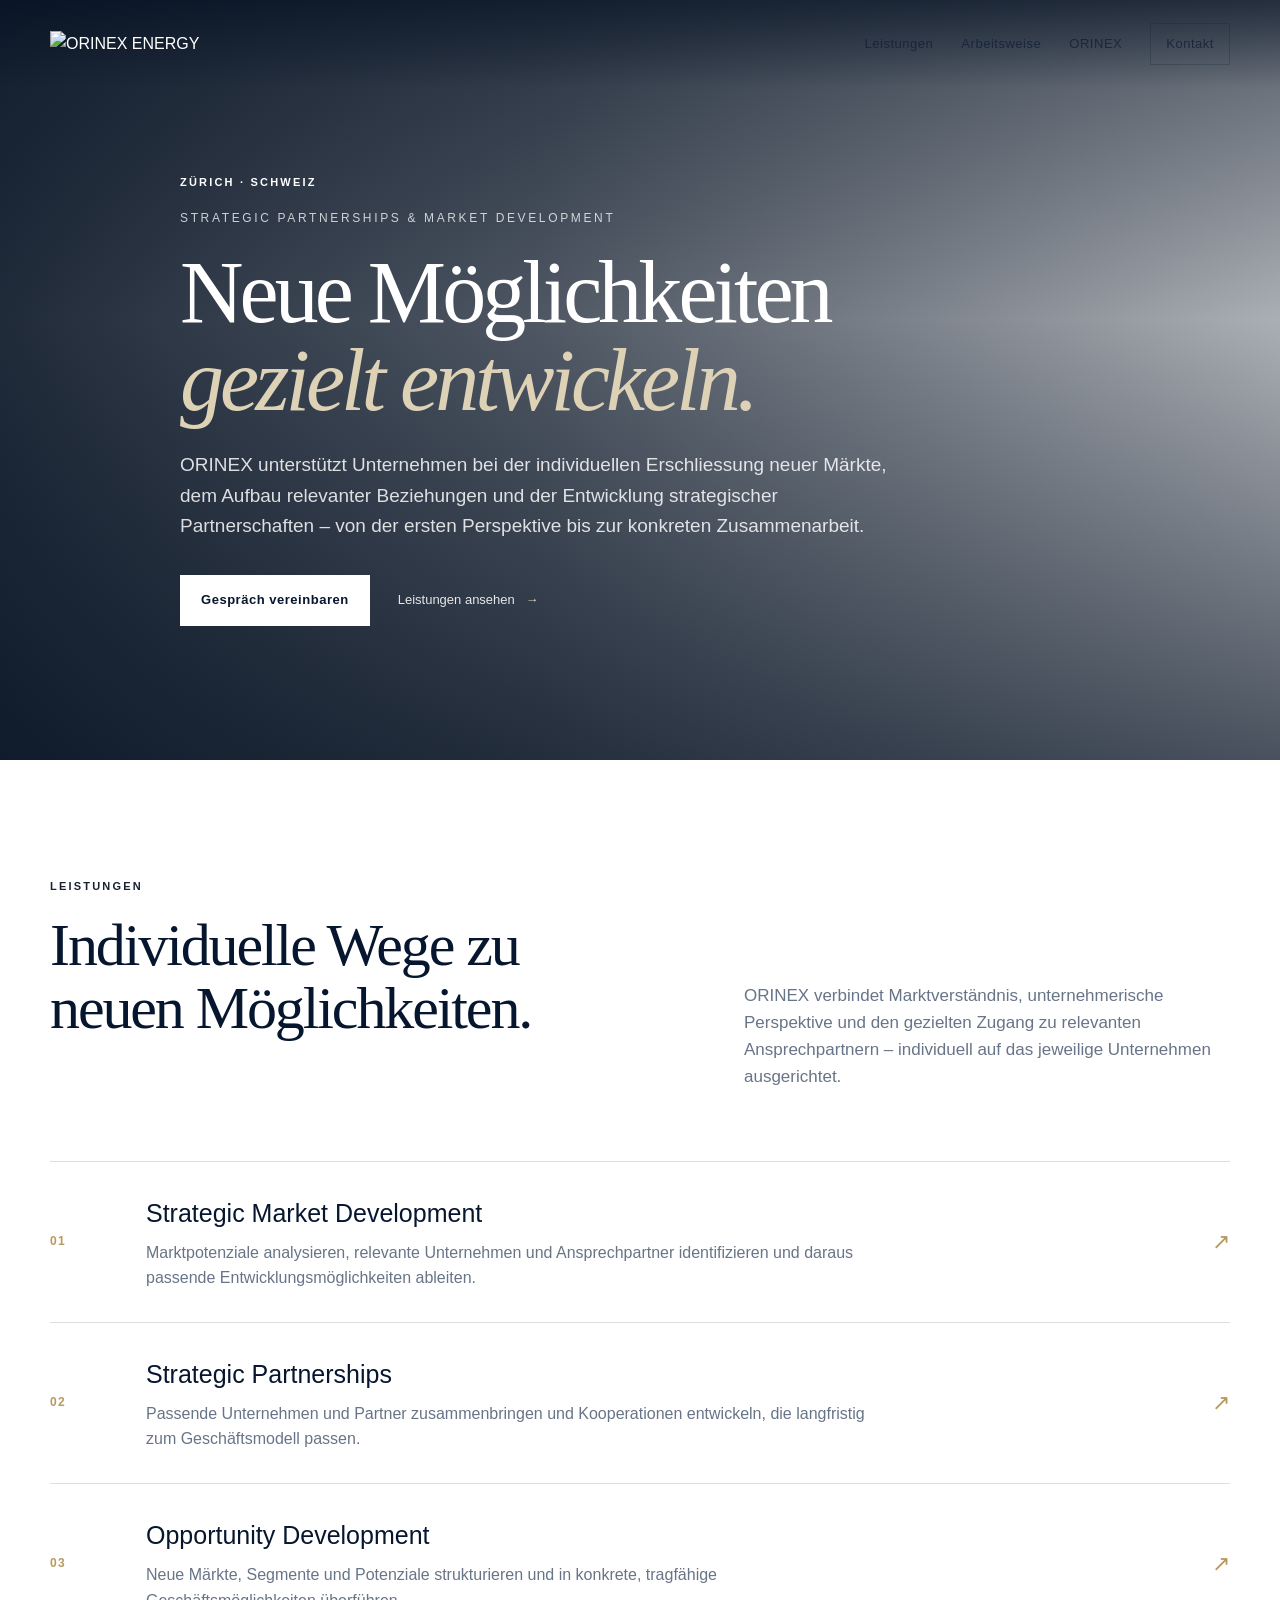
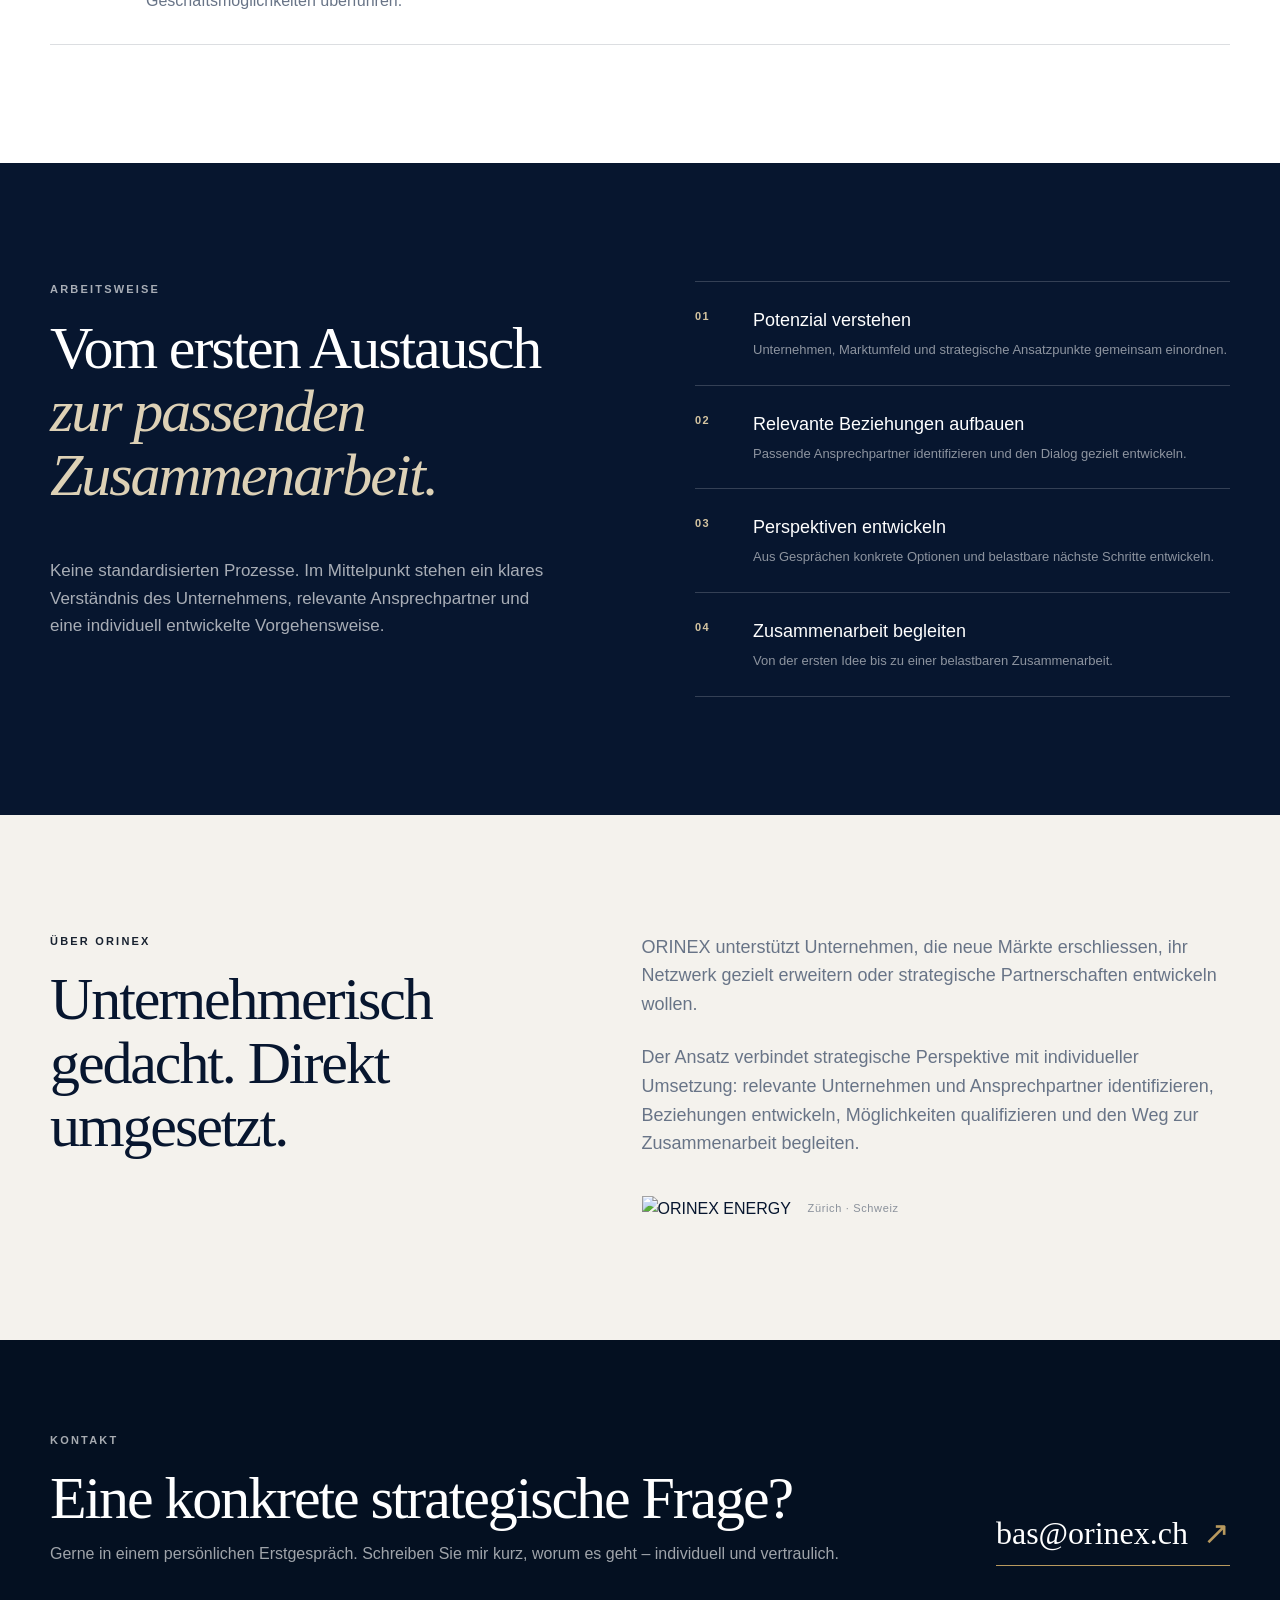
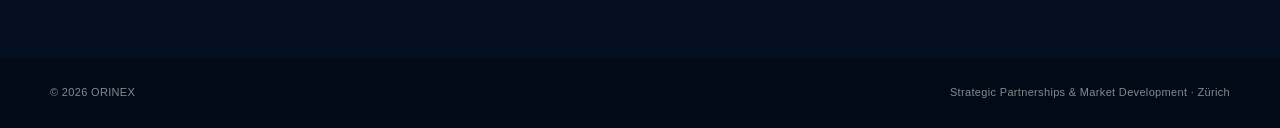
==== commit caca5caf: "ORINEX website redesign" ====
--- a/index.html
+++ b/index.html
@@ -115,12 +115,8 @@
             Der Ansatz verbindet strategische Perspektive mit individueller Umsetzung: relevante Unternehmen und Ansprechpartner identifizieren, Beziehungen entwickeln, Möglichkeiten qualifizieren und den Weg zur Zusammenarbeit begleiten.
           </p>
           <div class="signature-line">
-            <svg class="signature-logo" viewBox="0 0 46 54" aria-hidden="true">
-              <path d="M23 2 L39 8 L39 24 C39 37 32 46 23 52 C14 46 7 37 7 24 L7 8 Z" fill="none" stroke="currentColor" stroke-width="1.5"/>
-              <path d="M23 12 C16.7 12 12 16.9 12 23 C12 29.1 16.7 34 23 34 C29.3 34 34 29.1 34 23 C34 16.9 29.3 12 23 12 Z" fill="none" stroke="currentColor" stroke-width="1.5"/>
-              <path d="M19 17 L27 29 M27 17 L19 29" stroke="currentColor" stroke-width="1.5" stroke-linecap="round"/>
-            </svg>
-            <strong>ORINEX</strong><small>Zürich · Schweiz</small>
+            <img class="about-logo" src="orinex-logo.png" alt="ORINEX ENERGY" />
+            <small>Zürich · Schweiz</small>
           </div>
         </div>
       </div>
--- a/styles.css
+++ b/styles.css
@@ -78,10 +78,9 @@
 .about-grid { display: grid; grid-template-columns: .9fr 1.1fr; gap: 110px; }
 .about-copy { max-width: 660px; }
 .about-copy p { margin-top: 0; margin-bottom: 24px; font-size: 18px; color: var(--muted); }
-.signature-line { display: flex; align-items: center; gap: 12px; margin-top: 38px; color: var(--navy); }
-.signature-line span { width: 44px; height: 1px; background: var(--gold); }
-.signature-line strong { letter-spacing: .2em; font-size: 12px; }
-.signature-line small { color: #8a919b; font-size: 11px; letter-spacing: .06em; }
+.signature-line { display:flex; align-items:center; gap:16px; margin-top:38px; color:var(--navy); }
+.about-logo { display:block; width:150px; height:auto; }
+.signature-line small { color:#8a919b; font-size:11px; letter-spacing:.06em; }
 
 .contact-section { background: var(--navy-deep); color: var(--white); padding: 92px 0; }
 .contact-wrap { display: flex; justify-content: space-between; align-items: end; gap: 40px; }
